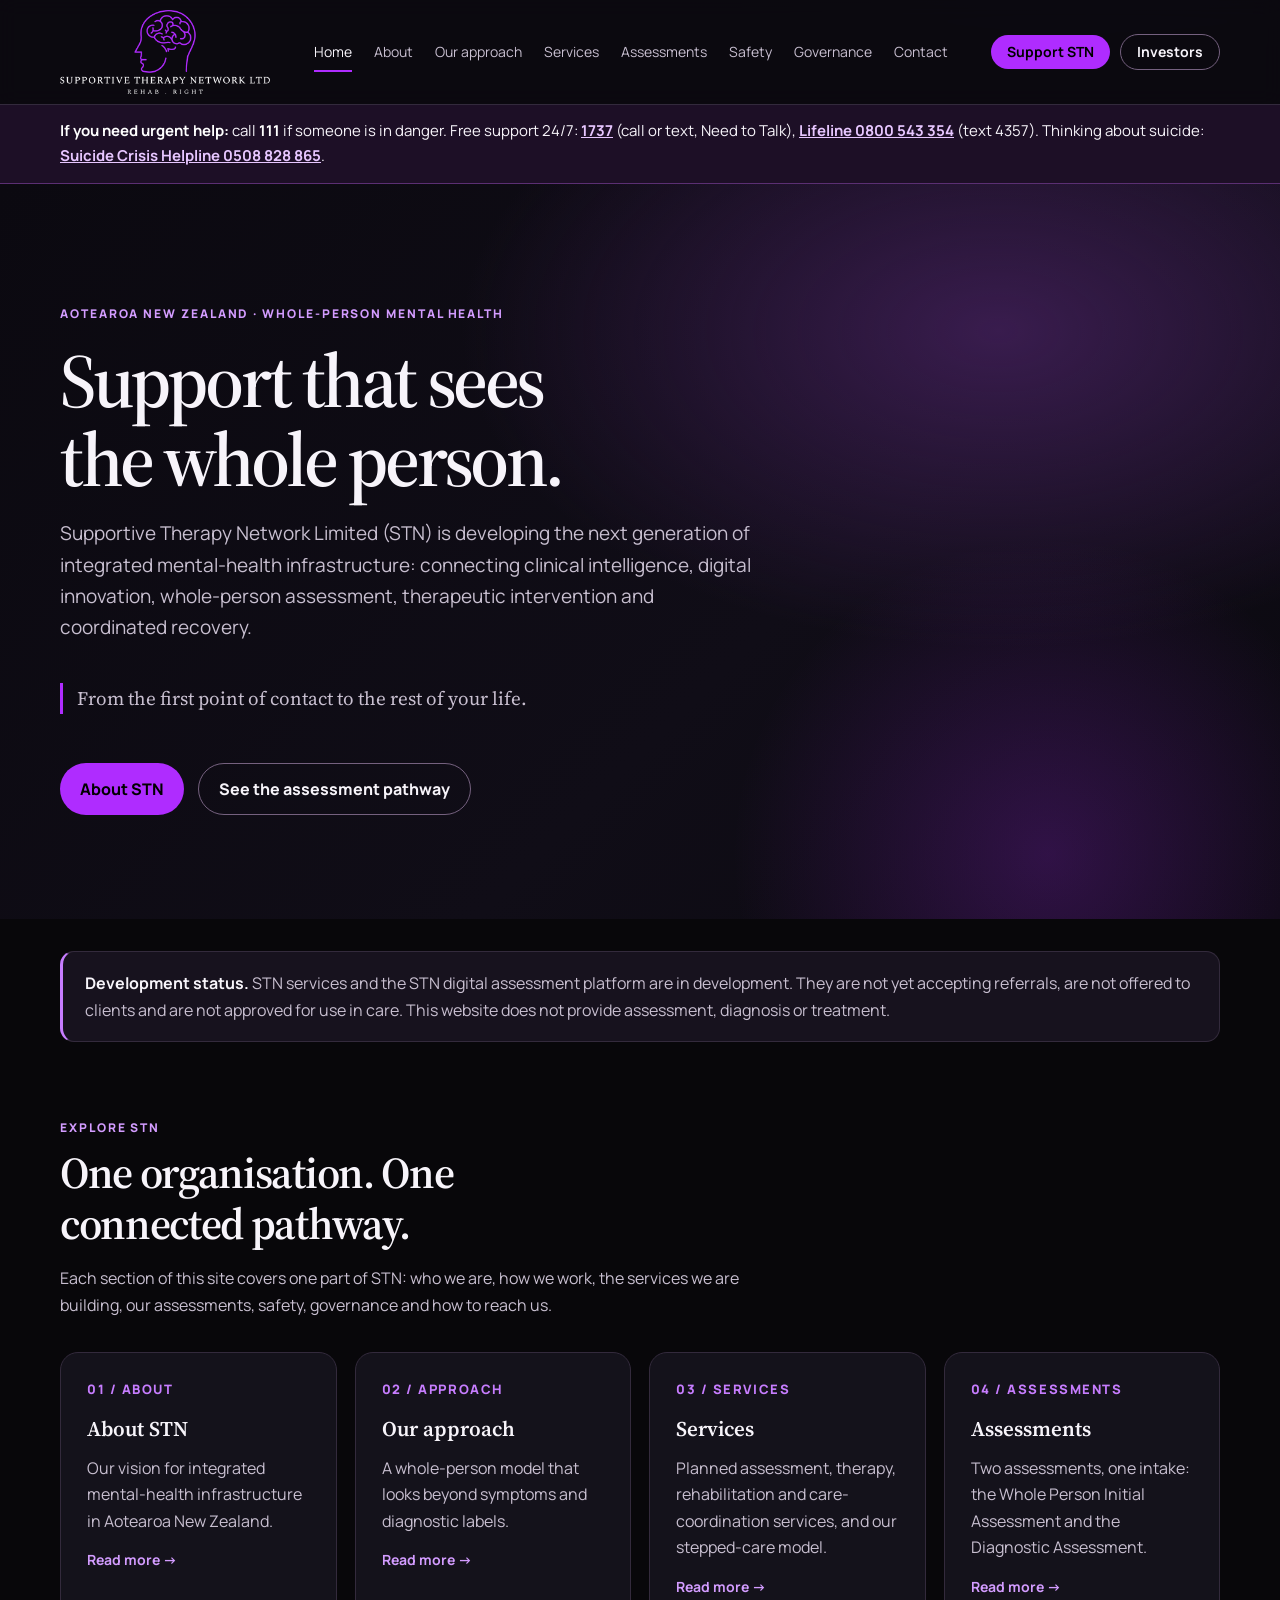
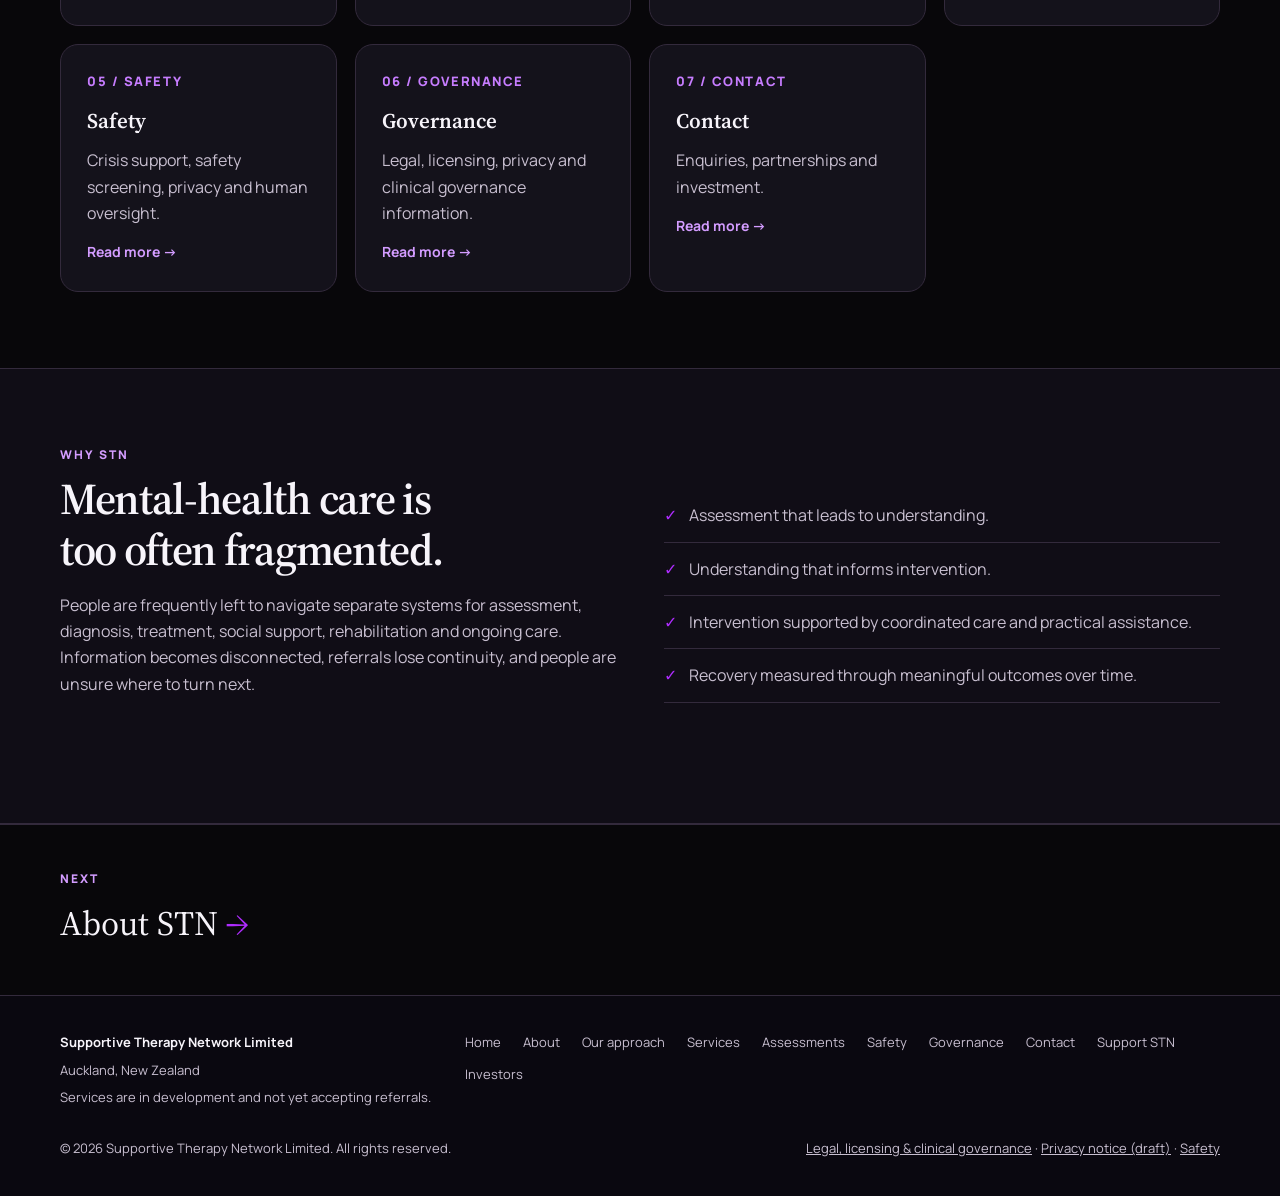
==== index.html @ eb82ca81 "Site: Support STN and Investors buttons and pages Adds "Support STN" and "Investors" buttons to the " ====
<!doctype html>
<html lang="en-NZ">
<head>
<meta charset="utf-8">
<meta name="viewport" content="width=device-width, initial-scale=1">
<link rel="icon" href="assets/brand/stn-logo-original.png" type="image/png">
<meta name="theme-color" content="#08070A">
<meta name="description" content="Supportive Therapy Network Limited is developing integrated mental-health infrastructure in Aotearoa New Zealand: whole-person assessment, therapeutic support and coordinated pathways to care. Services are in development and not yet accepting referrals.">
<title>Supportive Therapy Network Limited | Rehab. Right.</title>
<link rel="preconnect" href="https://fonts.googleapis.com">
<link rel="preconnect" href="https://fonts.gstatic.com" crossorigin>
<link href="https://fonts.googleapis.com/css2?family=Manrope:wght@400;500;600;700;800&family=Source+Serif+4:wght@400;500;600;700&display=swap" rel="stylesheet">
<link rel="stylesheet" href="assets/css/site.css">
<script>(function(){var m={"#about":"about.html","#approach":"approach.html","#services":"services.html","#assessment":"assessments.html","#governance":"safety.html","#contact":"contact.html"};var t=m[location.hash];if(t)location.replace(t);})();</script>
</head>
<body>
<a class="skip" href="#main">Skip to content</a>
<header class="topbar"><div class="wrap nav">
<a class="brand" href="index.html" aria-label="Supportive Therapy Network Limited — home"><img class="brand-logo" src="assets/brand/stn-logo-original.png" alt="Supportive Therapy Network Limited — Rehab. Right." width="210" height="84"></a>
<nav class="navlinks" aria-label="Main navigation"><a href="index.html" aria-current="page">Home</a><a href="about.html">About</a><a href="approach.html">Our approach</a><a href="services.html">Services</a><a href="assessments.html">Assessments</a><a href="safety.html">Safety</a><a href="legal.html">Governance</a><a href="contact.html">Contact</a></nav>
<div class="navcta-group"><a class="cta-pill cta-support" href="support.html">Support STN</a><a class="cta-pill cta-invest" href="investors.html">Investors</a></div>
</div></header>
<div class="crisis" role="region" aria-label="Urgent support"><div class="wrap"><strong>If you need urgent help:</strong> call <strong>111</strong> if someone is in danger. Free support 24/7: <a href="tel:1737">1737</a> (call or text, Need to Talk), <a href="tel:0800543354">Lifeline 0800 543 354</a> (text 4357). Thinking about suicide: <a href="tel:0508828865">Suicide Crisis Helpline 0508 828 865</a>.</div></div>
<main id="main">
<section class="hero"><div class="wrap">
<div class="eyebrow">Aotearoa New Zealand · Whole-person mental health</div>
<h1>Support that sees the whole person.</h1>
<p>Supportive Therapy Network Limited (STN) is developing the next generation of integrated mental-health infrastructure: connecting clinical intelligence, digital innovation, whole-person assessment, therapeutic intervention and coordinated recovery.</p>
<p class="tagline">From the first point of contact to the rest of your life.</p>
<div class="actions"><a class="button" href="about.html">About STN</a><a class="button secondary" href="assessments.html">See the assessment pathway</a></div>
</div></section>
<div class="statuswrap"><div class="wrap"><div class="status" role="note"><strong style="color:var(--ink)">Development status.</strong> STN services and the STN digital assessment platform are in development. They are not yet accepting referrals, are not offered to clients and are not approved for use in care. This website does not provide assessment, diagnosis or treatment.</div></div></div>
<section><div class="wrap">
<div class="sectionhead"><div class="eyebrow">Explore STN</div><h2>One organisation. One connected pathway.</h2><p>Each section of this site covers one part of STN: who we are, how we work, the services we are building, our assessments, safety, governance and how to reach us.</p></div>
<div class="grid tiles"><a class="card" href="about.html"><div class="num">01 / ABOUT</div><h3>About STN</h3><p>Our vision for integrated mental-health infrastructure in Aotearoa New Zealand.</p><span class="go">Read more →</span></a><a class="card" href="approach.html"><div class="num">02 / APPROACH</div><h3>Our approach</h3><p>A whole-person model that looks beyond symptoms and diagnostic labels.</p><span class="go">Read more →</span></a><a class="card" href="services.html"><div class="num">03 / SERVICES</div><h3>Services</h3><p>Planned assessment, therapy, rehabilitation and care-coordination services, and our stepped-care model.</p><span class="go">Read more →</span></a><a class="card" href="assessments.html"><div class="num">04 / ASSESSMENTS</div><h3>Assessments</h3><p>Two assessments, one intake: the Whole Person Initial Assessment and the Diagnostic Assessment.</p><span class="go">Read more →</span></a><a class="card" href="safety.html"><div class="num">05 / SAFETY</div><h3>Safety</h3><p>Crisis support, safety screening, privacy and human oversight.</p><span class="go">Read more →</span></a><a class="card" href="legal.html"><div class="num">06 / GOVERNANCE</div><h3>Governance</h3><p>Legal, licensing, privacy and clinical governance information.</p><span class="go">Read more →</span></a><a class="card" href="contact.html"><div class="num">07 / CONTACT</div><h3>Contact</h3><p>Enquiries, partnerships and investment.</p><span class="go">Read more →</span></a></div>
</div></section>
<section class="band"><div class="wrap two">
<div class="sectionhead"><div class="eyebrow">Why STN</div><h2>Mental-health care is too often fragmented.</h2><p>People are frequently left to navigate separate systems for assessment, diagnosis, treatment, social support, rehabilitation and ongoing care. Information becomes disconnected, referrals lose continuity, and people are unsure where to turn next.</p></div>
<ul class="featurelist"><li>Assessment that leads to understanding.</li><li>Understanding that informs intervention.</li><li>Intervention supported by coordinated care and practical assistance.</li><li>Recovery measured through meaningful outcomes over time.</li></ul>
</div></section>
<div class="nextlink"><div class="wrap"><div class="eyebrow">Next</div><a href="about.html">About STN<span aria-hidden="true">→</span></a></div></div>
</main>
<footer class="footer"><div class="wrap">
<div class="footergrid"><div><p><strong style="color:var(--ink)">Supportive Therapy Network Limited</strong></p><p>Auckland, New Zealand</p><p>Services are in development and not yet accepting referrals.</p></div><nav class="footnav" aria-label="Footer navigation"><a href="index.html">Home</a><a href="about.html">About</a><a href="approach.html">Our approach</a><a href="services.html">Services</a><a href="assessments.html">Assessments</a><a href="safety.html">Safety</a><a href="legal.html">Governance</a><a href="contact.html">Contact</a><a href="support.html">Support STN</a><a href="investors.html">Investors</a></nav></div>
<div class="footerrow"><span>© <span class="year">2026</span> Supportive Therapy Network Limited. All rights reserved.</span><span><a href="legal.html">Legal, licensing &amp; clinical governance</a> · <a href="legal.html#privacy">Privacy notice (draft)</a> · <a href="safety.html">Safety</a></span></div>
</div></footer>
<script src="assets/js/site.js" defer></script>
</body></html>
---- assets/css/site.css ----
/* Supportive Therapy Network Limited — shared site styles. Brand lock: #08070A, #AF2CFF, Manrope + Source Serif 4, original logo. */
:root{color-scheme:dark;--bg:#08070A;--panel:#14121b;--panel2:#1b1723;--ink:#f7f4fa;--muted:#c8bfd0;--purple:#AF2CFF;--line:#332a3c;--max:1160px;--font-body:"Manrope",system-ui,-apple-system,"Segoe UI",sans-serif;--font-display:"Source Serif 4",Georgia,serif}
*{box-sizing:border-box}html{scroll-behavior:smooth}body{margin:0;background:var(--bg);color:var(--ink);font:16px/1.65 var(--font-body)}a{color:inherit}a:focus-visible,button:focus-visible{outline:3px solid var(--purple);outline-offset:4px}.wrap{width:min(var(--max),calc(100% - 40px));margin:auto}.topbar{border-bottom:1px solid var(--line);background:#0c0a11}.nav{min-height:104px;padding:10px 0;display:flex;align-items:center;justify-content:space-between;gap:24px}.brand{display:flex;align-items:center;text-decoration:none;flex:0 0 auto;min-width:0}.brand-logo{display:block;width:210px;height:auto;max-height:100px;object-fit:contain;object-position:left center}.mark{display:none}.navlinks{display:flex;gap:22px;align-items:center}.navlinks a{text-decoration:none;color:var(--muted);font-size:14px}.navlinks a:hover{color:var(--ink)}.navcta,.button{display:inline-flex;align-items:center;justify-content:center;border-radius:999px;padding:12px 20px;background:var(--purple);color:#000;text-decoration:none;font-weight:750;border:0}.hero{padding:100px 0 84px;background:radial-gradient(ellipse at 78% 20%,#391c4e 0,transparent 38%),linear-gradient(135deg,#0b0910,#100d17 60%,#0b0910)}.eyebrow{color:#d39cff;text-transform:uppercase;letter-spacing:.16em;font-size:12px;font-weight:800}.hero h1{font-family:var(--font-display);font-weight:600;font-size:clamp(42px,7vw,76px);line-height:1.04;letter-spacing:-.045em;max-width:850px;margin:18px 0}.hero p{font-size:19px;color:var(--muted);max-width:700px}.actions{display:flex;gap:14px;flex-wrap:wrap;margin-top:30px}.button.secondary{background:transparent;border:1px solid #75617f;color:var(--ink)}section{padding:76px 0}.sectionhead{max-width:720px;margin-bottom:34px}.sectionhead h2{font-family:var(--font-display);font-weight:600;font-size:clamp(30px,4vw,44px);line-height:1.15;letter-spacing:-.03em;margin:10px 0}.sectionhead p,.muted{color:var(--muted)}.grid{display:grid;grid-template-columns:repeat(3,1fr);gap:18px}.card{background:var(--panel);border:1px solid var(--line);border-radius:18px;padding:26px}.card .num{color:#c77dff;font-size:13px;font-weight:800;letter-spacing:.12em}.card h3{font-family:var(--font-display);font-weight:600;font-size:21px;margin:12px 0 8px}.card p{color:var(--muted);margin:0}.band{background:#100d16;border-block:1px solid var(--line)}.two{display:grid;grid-template-columns:1fr 1fr;gap:48px;align-items:center}.featurelist{padding:0;list-style:none}.featurelist li{padding:13px 0;border-bottom:1px solid var(--line);color:var(--muted)}.featurelist li:before{content:"✓";color:var(--purple);font-weight:900;margin-right:12px}.steps{display:grid;grid-template-columns:repeat(4,1fr);gap:12px}.step{padding:20px;background:var(--panel2);border-radius:14px;border:1px solid var(--line)}.step b{display:block;color:#c77dff;font-size:13px;margin-bottom:8px}.step span{font-weight:650}.notice{border-left:3px solid var(--purple);background:#17121e;padding:20px 22px;color:var(--muted);border-radius:0 12px 12px 0}.crisis{background:#1d0f26;border-bottom:1px solid #5b2f73;padding:14px 0;font-size:15px;color:var(--ink)}.crisis strong{color:#fff}.crisis a{color:#e7c6ff;font-weight:700}.status{background:#17121e;border:1px solid var(--line);border-radius:14px;padding:18px 22px;color:var(--muted);margin-top:24px}.about p{color:var(--muted);max-width:820px}.tagline{font-family:var(--font-display);font-size:22px;color:var(--ink);margin-top:20px}.footer{padding:36px 0;border-top:1px solid var(--line);color:var(--muted);font-size:13px}.footerrow{display:flex;justify-content:space-between;gap:20px;flex-wrap:wrap}.footer a{color:var(--muted)}@media(max-width:800px){.nav{justify-content:center;min-height:88px}.brand{justify-content:center;width:100%}.brand-logo{width:min(210px,72vw);height:auto;max-height:88px;object-fit:contain;object-position:center}.grid{grid-template-columns:1fr}.two{grid-template-columns:1fr;gap:24px}.steps{grid-template-columns:1fr 1fr}.hero{padding:72px 0}}@media(max-width:460px){.steps{grid-template-columns:1fr}.wrap{width:min(var(--max),calc(100% - 30px))}}

/* ---- Design pass (19 Nov 2026): craft, focus, motion, rhythm ---- */
:root{--line-strong:#4a3a58;--glow:rgba(175,44,255,.18);--radius-lg:22px}
html{-webkit-font-smoothing:antialiased;text-rendering:optimizeLegibility}
body{background:radial-gradient(1200px 600px at 85% -10%,rgba(175,44,255,.08),transparent 60%),var(--bg)}
.skip{position:absolute;left:-9999px;top:8px;background:var(--purple);color:#000;padding:10px 14px;border-radius:10px;font-weight:700;z-index:50}
.skip:focus{left:12px}
.topbar{position:sticky;top:0;z-index:20;backdrop-filter:saturate(1.2) blur(10px);background:rgba(12,10,17,.86);border-bottom:1px solid var(--line)}
.navlinks a{position:relative;padding:6px 0}
.navlinks a:after{content:"";position:absolute;left:0;right:0;bottom:-2px;height:2px;background:var(--purple);transform:scaleX(0);transform-origin:left;transition:transform .25s ease}
.navlinks a:hover:after,.navlinks a:focus-visible:after{transform:scaleX(1)}
.hero{position:relative;overflow:hidden;padding:120px 0 104px}
.hero:before{content:"";position:absolute;inset:auto -10% -40% auto;width:720px;height:720px;background:radial-gradient(circle,rgba(175,44,255,.22),transparent 62%);pointer-events:none}
.hero h1{text-wrap:balance}
.tagline{display:inline-block;border-left:3px solid var(--purple);padding-left:14px}
.button{transition:transform .2s ease,box-shadow .2s ease,background .2s ease}
.button:hover{transform:translateY(-1px);box-shadow:0 10px 30px -10px var(--purple)}
.button.secondary:hover{background:rgba(255,255,255,.04);box-shadow:none}
.card{transition:border-color .25s ease,transform .25s ease,background .25s ease;position:relative}
.card:hover{border-color:var(--line-strong);transform:translateY(-3px);background:#18141f}
.card h3{text-wrap:balance}
.step{transition:border-color .25s ease}
.step:hover{border-color:var(--line-strong)}
.featurelist li{transition:color .2s ease}
.featurelist li:hover{color:var(--ink)}
.status{border-left:3px solid #c77dff}
.notice{box-shadow:0 0 0 1px rgba(175,44,255,.06) inset}
.footer{background:#0a0810}
.sectionhead h2{text-wrap:balance}
:focus-visible{outline:3px solid var(--purple);outline-offset:3px}
.contactlist{display:grid;grid-template-columns:max-content 1fr;gap:6px 18px;margin:16px 0 22px}.contactlist dt{color:var(--ink);font-weight:700}.contactlist dd{margin:0;color:var(--muted)}@media(max-width:460px){.contactlist{grid-template-columns:1fr}.contactlist dd{margin-bottom:8px}}@media (prefers-reduced-motion:reduce){*{transition:none!important;scroll-behavior:auto!important}}

/* ---- Multi-page layout (24 Nov 2026): one page per tab ---- */
.navlinks a[aria-current="page"]{color:var(--ink)}
.navlinks a[aria-current="page"]:after{transform:scaleX(1)}
.pagehero{position:relative;overflow:hidden;padding:88px 0 64px;background:radial-gradient(ellipse at 80% 10%,#391c4e 0,transparent 40%),linear-gradient(135deg,#0b0910,#100d17 60%,#0b0910);border-bottom:1px solid var(--line)}
.pagehero:before{content:"";position:absolute;inset:auto -12% -55% auto;width:620px;height:620px;background:radial-gradient(circle,rgba(175,44,255,.18),transparent 62%);pointer-events:none}
.pagehero h1{font-family:var(--font-display);font-weight:600;font-size:clamp(36px,5.6vw,62px);line-height:1.06;letter-spacing:-.04em;max-width:900px;margin:16px 0;text-wrap:balance}
.pagehero .lead{font-size:19px;color:var(--muted);max-width:760px;margin:0}
.statuswrap{padding:32px 0 0}.statuswrap .status{margin-top:0}
.prose p{color:var(--muted);max-width:820px}.prose p strong{color:var(--ink)}
.tiles{grid-template-columns:repeat(auto-fit,minmax(250px,1fr))}
a.card{display:block;text-decoration:none;color:inherit}
a.card .go{display:inline-block;margin-top:14px;color:#d39cff;font-weight:700;font-size:14px}
.grid4{display:grid;grid-template-columns:repeat(4,1fr);gap:18px}
.chips{display:flex;flex-wrap:wrap;gap:10px;margin:20px 0 0;padding:0;list-style:none}
.chips li{border:1px solid var(--line-strong);background:var(--panel2);border-radius:999px;padding:8px 15px;font-size:14px;color:var(--ink)}
.flow{display:grid;grid-template-columns:repeat(auto-fit,minmax(190px,1fr));gap:12px;counter-reset:flow;padding:0;margin:0;list-style:none}
.flow li{counter-increment:flow;padding:20px;background:var(--panel2);border:1px solid var(--line);border-radius:14px;transition:border-color .25s ease}
.flow li:hover{border-color:var(--line-strong)}
.flow li:before{content:counter(flow,decimal-leading-zero);display:block;color:#c77dff;font-size:13px;font-weight:800;letter-spacing:.12em;margin-bottom:8px}
.flow li strong{display:block;font-weight:700;margin-bottom:4px}
.flow li span{display:block;color:var(--muted);font-size:14px;line-height:1.55}
.tiers{list-style:none;padding:0;margin:0;display:grid;gap:12px;counter-reset:tier}
.tiers li{counter-increment:tier;display:grid;grid-template-columns:52px 1fr;gap:16px;align-items:start;padding:18px 20px;background:var(--panel);border:1px solid var(--line);border-radius:14px}
.tiers li:before{content:counter(tier);display:grid;place-items:center;width:44px;height:44px;border-radius:50%;border:1px solid var(--purple);color:#e7c6ff;font-weight:800}
.tiers strong{display:block;font-family:var(--font-display);font-size:19px;font-weight:600;margin-bottom:2px}
.tiers span{color:var(--muted)}
.domains{display:grid;grid-template-columns:repeat(2,1fr);gap:14px}
.domains .card h3{font-size:19px;margin-top:0}
.crisisgrid{display:grid;grid-template-columns:repeat(4,1fr);gap:14px}
.crisiscard{background:#1d0f26;border:1px solid #5b2f73;border-radius:16px;padding:22px}
.crisiscard .label{color:#e7c6ff;font-size:12px;font-weight:800;letter-spacing:.14em;text-transform:uppercase}
.crisiscard .big{font-family:var(--font-display);font-size:30px;font-weight:700;color:#fff;text-decoration:none;display:block;margin:6px 0}
.crisiscard p{color:var(--muted);margin:0;font-size:14px}
.nextlink{padding:44px 0;border-top:1px solid var(--line)}
.nextlink .eyebrow{margin-bottom:6px}
.nextlink a{font-family:var(--font-display);font-size:clamp(24px,3vw,34px);text-decoration:none;color:var(--ink)}
.nextlink a span{color:var(--purple);margin-left:8px}
.footergrid{display:grid;grid-template-columns:1fr 2fr;gap:28px;margin-bottom:24px}
.footnav{display:flex;flex-wrap:wrap;gap:10px 22px;align-content:flex-start}
.footnav a{text-decoration:none}.footnav a:hover{color:var(--ink)}
.footer p{margin:0 0 6px}
@media(max-width:1180px){
.topbar{position:static}
.nav{flex-direction:column;align-items:stretch;justify-content:flex-start;gap:4px;min-height:0;padding:12px 0 0}
.brand{justify-content:center;width:auto}
.brand-logo{width:min(180px,60vw);object-position:center}
.navlinks{display:flex;gap:8px;overflow-x:auto;padding:6px 2px 12px;scrollbar-width:none;-webkit-overflow-scrolling:touch}
.navlinks::-webkit-scrollbar{display:none}
.navlinks a{flex:0 0 auto;border:1px solid var(--line-strong);border-radius:999px;padding:8px 14px;font-size:14px;color:var(--muted);white-space:nowrap}
.navlinks a:after{display:none}
.navlinks a[aria-current="page"]{background:var(--purple);border-color:var(--purple);color:#000;font-weight:700}
.grid4,.crisisgrid{grid-template-columns:1fr 1fr}
.footergrid{grid-template-columns:1fr}
}
@media(max-width:800px){.domains{grid-template-columns:1fr}.pagehero{padding:56px 0 44px}.pagehero .lead{font-size:17px}}
@media(max-width:460px){.grid4,.crisisgrid{grid-template-columns:1fr}}
.domains .card:last-child:nth-child(odd){grid-column:1/-1}

/* Header call-to-action buttons (Support STN, Investors) */
.navcta-group{display:flex;gap:10px;align-items:center;flex:0 0 auto}
.cta-pill{border-radius:999px;padding:9px 16px;font-size:14px;font-weight:700;text-decoration:none;white-space:nowrap;line-height:1.2}
.cta-support{background:var(--purple);color:#000}
.cta-support:hover{background:#c15cff}
.cta-invest{border:1px solid #75617f;color:var(--ink)}
.cta-invest:hover{border-color:var(--purple)}
.cta-pill[aria-current="page"]{outline:2px solid #e7c6ff;outline-offset:2px}
@media(max-width:1180px){.navcta-group{justify-content:center;padding:0 0 12px}}
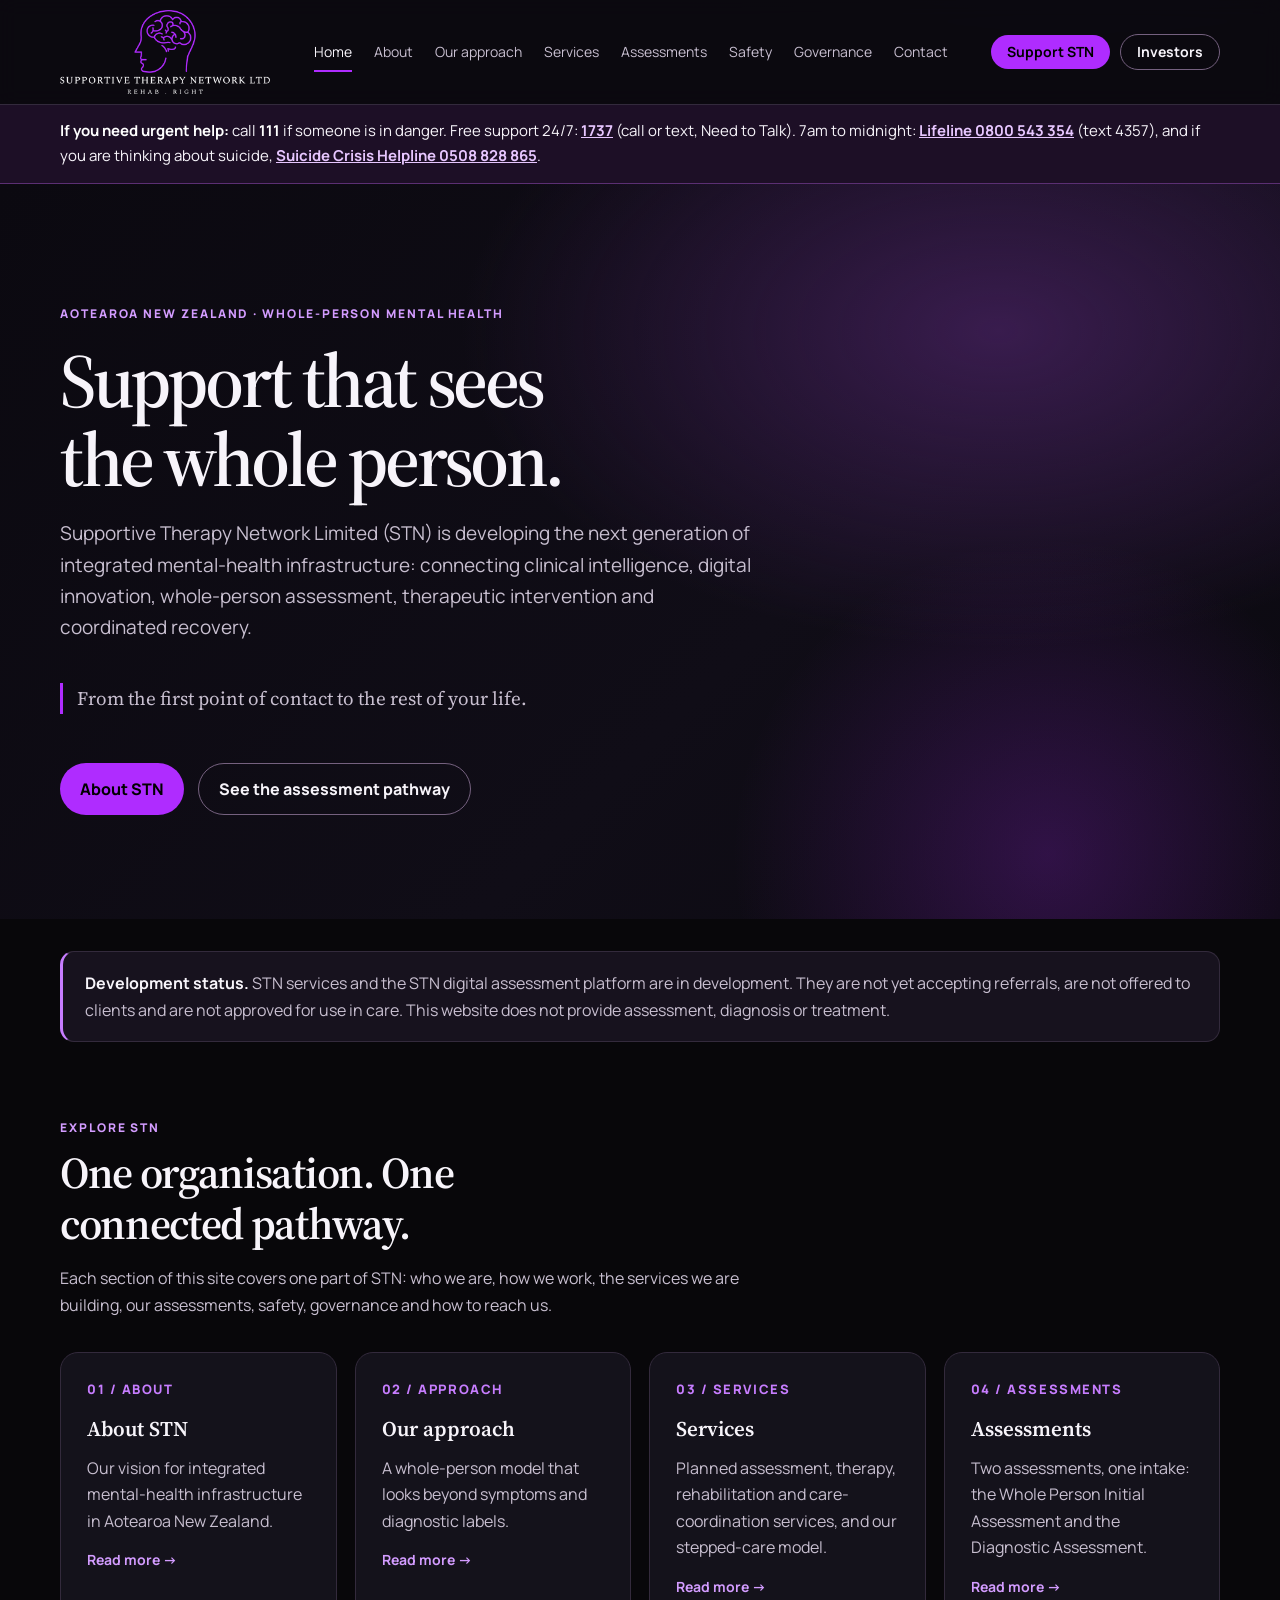
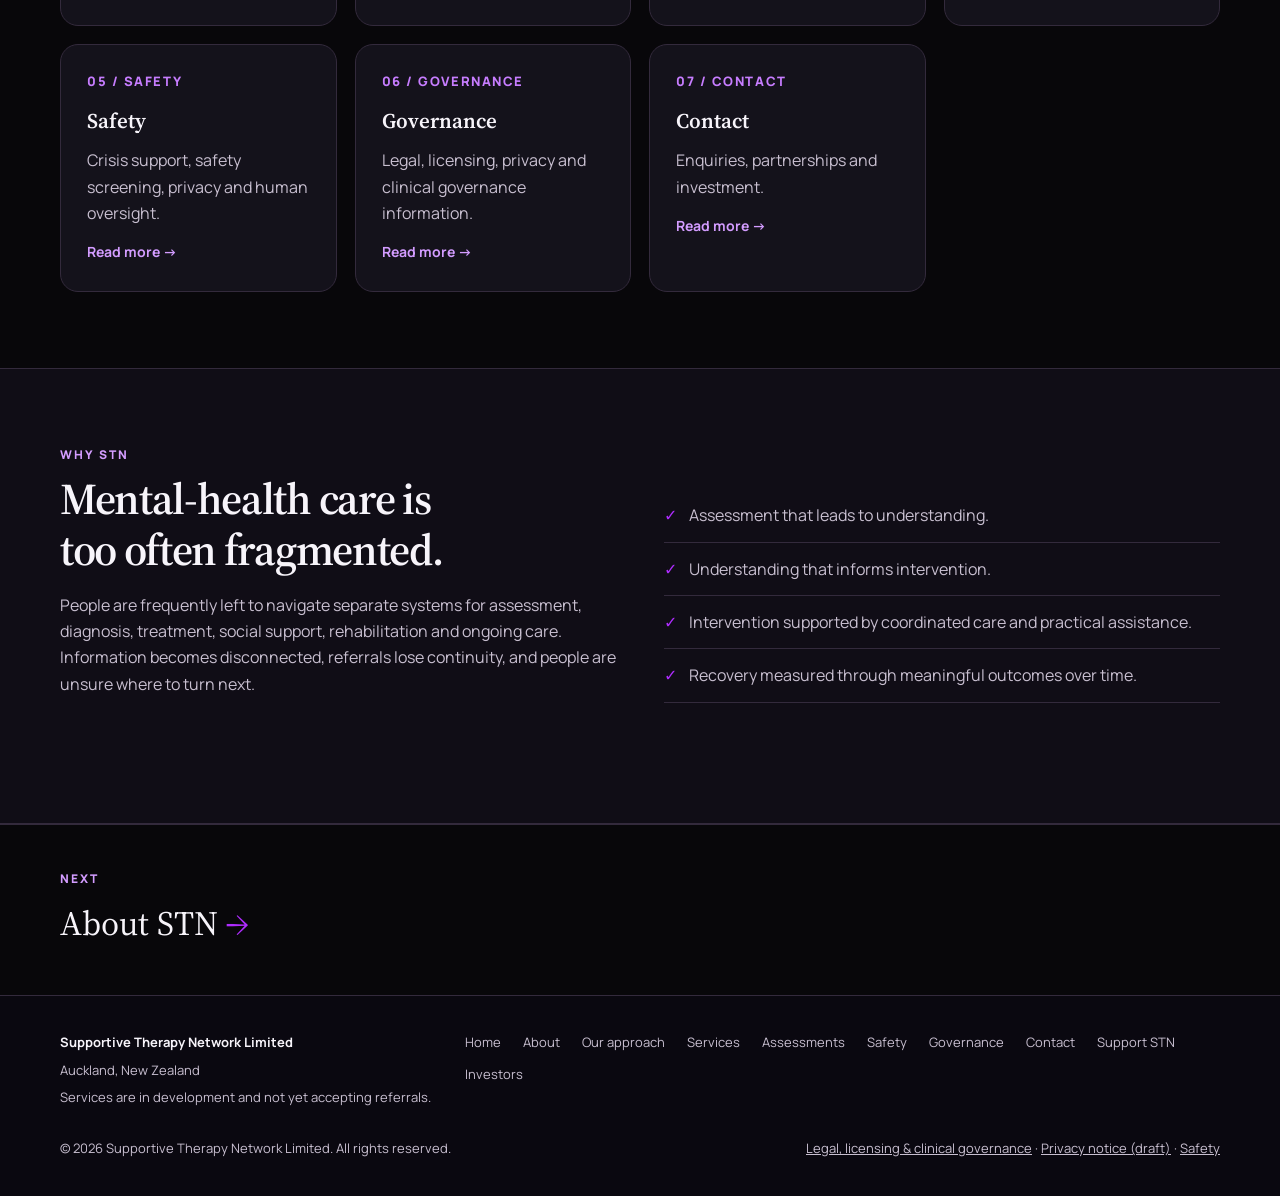
==== commit 8681dadc: "Correct crisis helpline hours: Lifeline and Suicide Crisis Helpline are 7am to midnight The urgent-h" ====
--- a/index.html
+++ b/index.html
@@ -20,7 +20,7 @@
 <nav class="navlinks" aria-label="Main navigation"><a href="index.html" aria-current="page">Home</a><a href="about.html">About</a><a href="approach.html">Our approach</a><a href="services.html">Services</a><a href="assessments.html">Assessments</a><a href="safety.html">Safety</a><a href="legal.html">Governance</a><a href="contact.html">Contact</a></nav>
 <div class="navcta-group"><a class="cta-pill cta-support" href="support.html">Support STN</a><a class="cta-pill cta-invest" href="investors.html">Investors</a></div>
 </div></header>
-<div class="crisis" role="region" aria-label="Urgent support"><div class="wrap"><strong>If you need urgent help:</strong> call <strong>111</strong> if someone is in danger. Free support 24/7: <a href="tel:1737">1737</a> (call or text, Need to Talk), <a href="tel:0800543354">Lifeline 0800 543 354</a> (text 4357). Thinking about suicide: <a href="tel:0508828865">Suicide Crisis Helpline 0508 828 865</a>.</div></div>
+<div class="crisis" role="region" aria-label="Urgent support"><div class="wrap"><strong>If you need urgent help:</strong> call <strong>111</strong> if someone is in danger. Free support 24/7: <a href="tel:1737">1737</a> (call or text, Need to Talk). 7am to midnight: <a href="tel:0800543354">Lifeline 0800 543 354</a> (text 4357), and if you are thinking about suicide, <a href="tel:0508828865">Suicide Crisis Helpline 0508 828 865</a>.</div></div>
 <main id="main">
 <section class="hero"><div class="wrap">
 <div class="eyebrow">Aotearoa New Zealand · Whole-person mental health</div>
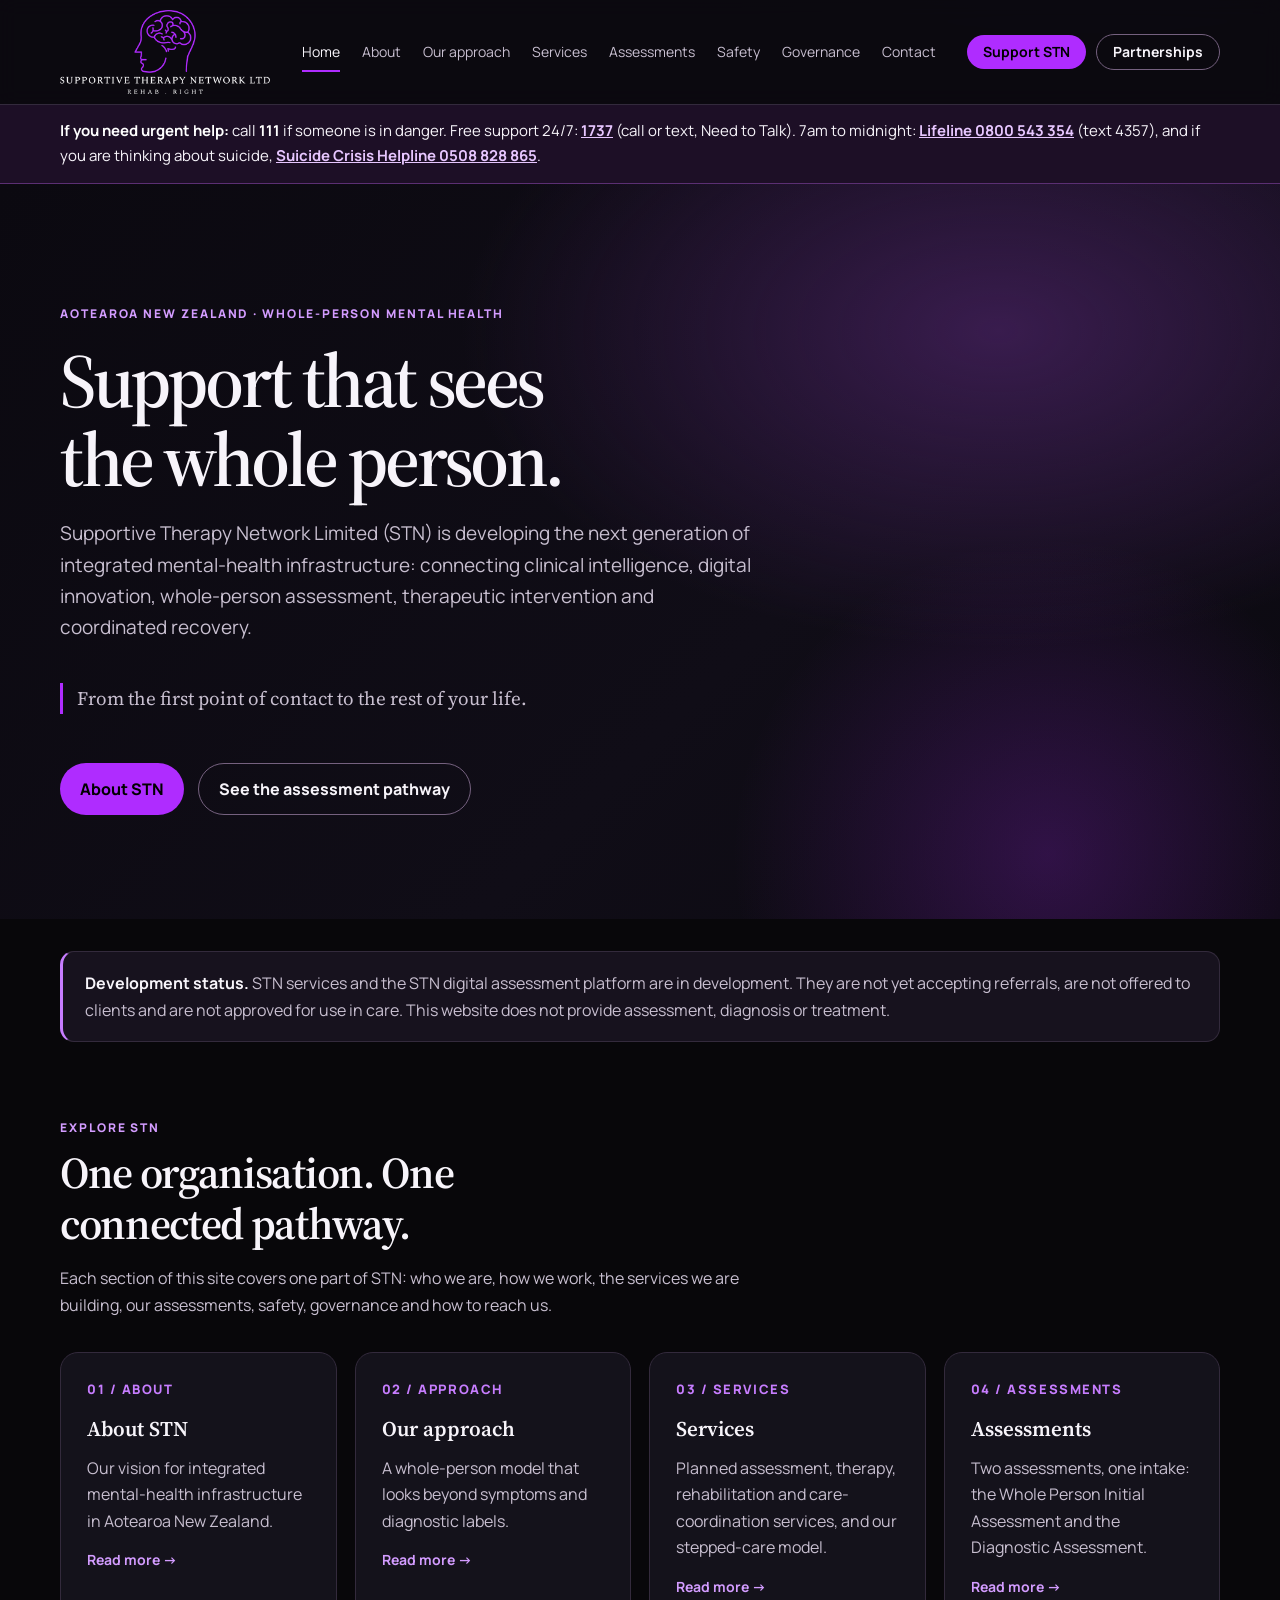
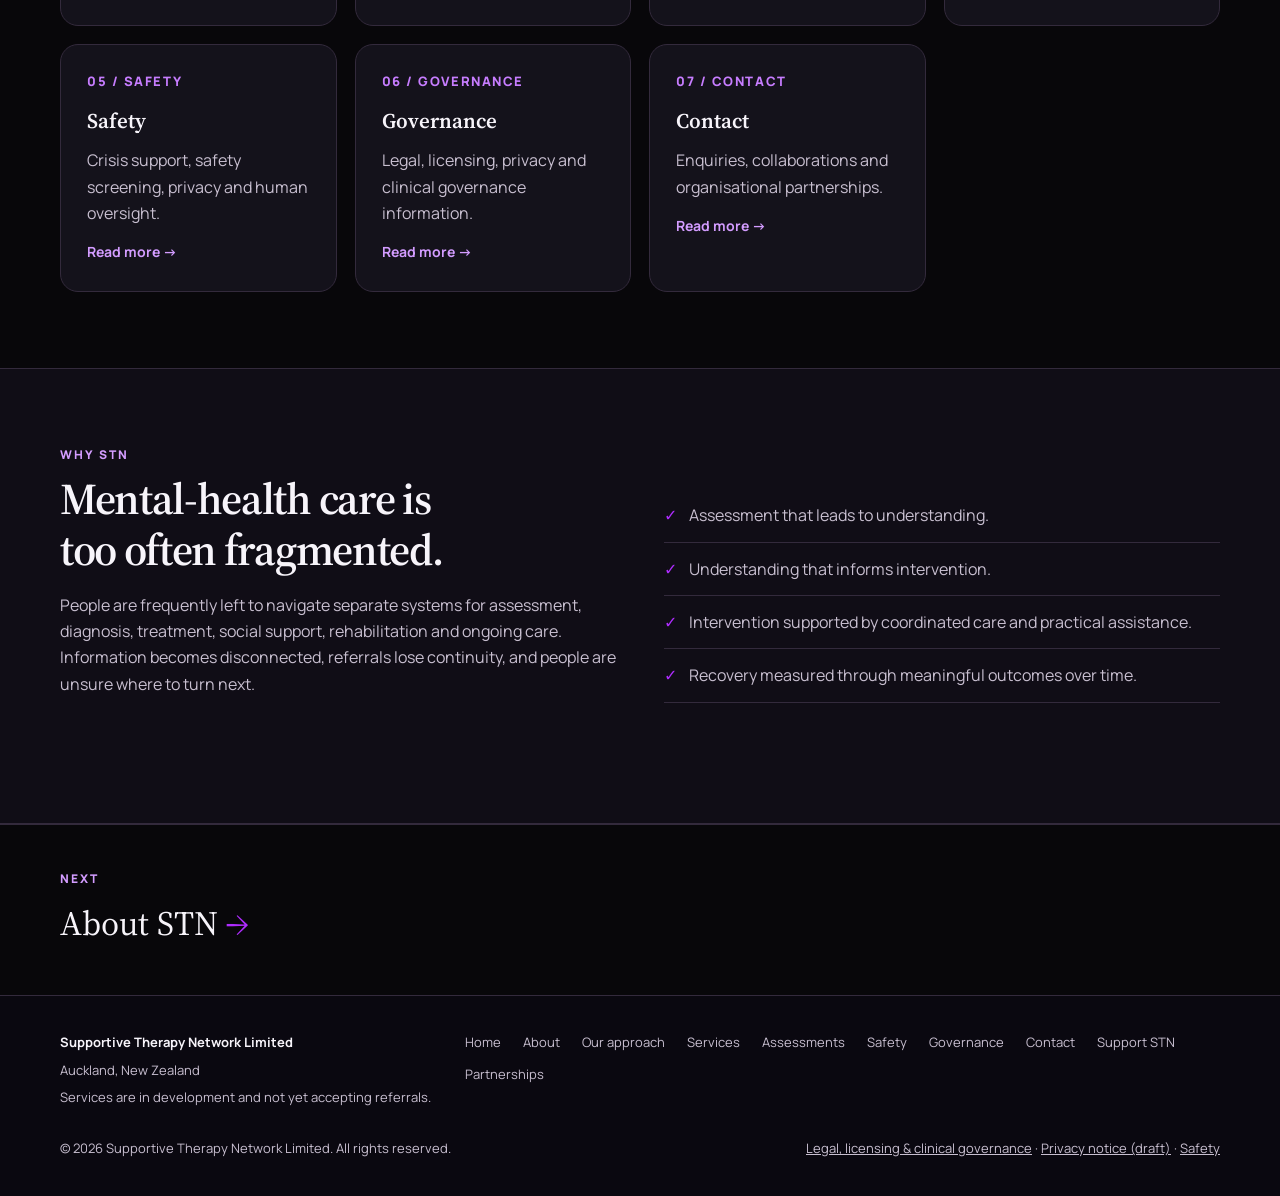
==== commit 995a5785: "Replace investor navigation and contact references with partnerships" ====
--- a/index.html
+++ b/index.html
@@ -18,7 +18,7 @@
 <header class="topbar"><div class="wrap nav">
 <a class="brand" href="index.html" aria-label="Supportive Therapy Network Limited — home"><img class="brand-logo" src="assets/brand/stn-logo-original.png" alt="Supportive Therapy Network Limited — Rehab. Right." width="210" height="84"></a>
 <nav class="navlinks" aria-label="Main navigation"><a href="index.html" aria-current="page">Home</a><a href="about.html">About</a><a href="approach.html">Our approach</a><a href="services.html">Services</a><a href="assessments.html">Assessments</a><a href="safety.html">Safety</a><a href="legal.html">Governance</a><a href="contact.html">Contact</a></nav>
-<div class="navcta-group"><a class="cta-pill cta-support" href="support.html">Support STN</a><a class="cta-pill cta-invest" href="investors.html">Investors</a></div>
+<div class="navcta-group"><a class="cta-pill cta-support" href="support.html">Support STN</a><a class="cta-pill cta-invest" href="partnerships.html">Partnerships</a></div>
 </div></header>
 <div class="crisis" role="region" aria-label="Urgent support"><div class="wrap"><strong>If you need urgent help:</strong> call <strong>111</strong> if someone is in danger. Free support 24/7: <a href="tel:1737">1737</a> (call or text, Need to Talk). 7am to midnight: <a href="tel:0800543354">Lifeline 0800 543 354</a> (text 4357), and if you are thinking about suicide, <a href="tel:0508828865">Suicide Crisis Helpline 0508 828 865</a>.</div></div>
 <main id="main">
@@ -32,7 +32,7 @@
 <div class="statuswrap"><div class="wrap"><div class="status" role="note"><strong style="color:var(--ink)">Development status.</strong> STN services and the STN digital assessment platform are in development. They are not yet accepting referrals, are not offered to clients and are not approved for use in care. This website does not provide assessment, diagnosis or treatment.</div></div></div>
 <section><div class="wrap">
 <div class="sectionhead"><div class="eyebrow">Explore STN</div><h2>One organisation. One connected pathway.</h2><p>Each section of this site covers one part of STN: who we are, how we work, the services we are building, our assessments, safety, governance and how to reach us.</p></div>
-<div class="grid tiles"><a class="card" href="about.html"><div class="num">01 / ABOUT</div><h3>About STN</h3><p>Our vision for integrated mental-health infrastructure in Aotearoa New Zealand.</p><span class="go">Read more →</span></a><a class="card" href="approach.html"><div class="num">02 / APPROACH</div><h3>Our approach</h3><p>A whole-person model that looks beyond symptoms and diagnostic labels.</p><span class="go">Read more →</span></a><a class="card" href="services.html"><div class="num">03 / SERVICES</div><h3>Services</h3><p>Planned assessment, therapy, rehabilitation and care-coordination services, and our stepped-care model.</p><span class="go">Read more →</span></a><a class="card" href="assessments.html"><div class="num">04 / ASSESSMENTS</div><h3>Assessments</h3><p>Two assessments, one intake: the Whole Person Initial Assessment and the Diagnostic Assessment.</p><span class="go">Read more →</span></a><a class="card" href="safety.html"><div class="num">05 / SAFETY</div><h3>Safety</h3><p>Crisis support, safety screening, privacy and human oversight.</p><span class="go">Read more →</span></a><a class="card" href="legal.html"><div class="num">06 / GOVERNANCE</div><h3>Governance</h3><p>Legal, licensing, privacy and clinical governance information.</p><span class="go">Read more →</span></a><a class="card" href="contact.html"><div class="num">07 / CONTACT</div><h3>Contact</h3><p>Enquiries, partnerships and investment.</p><span class="go">Read more →</span></a></div>
+<div class="grid tiles"><a class="card" href="about.html"><div class="num">01 / ABOUT</div><h3>About STN</h3><p>Our vision for integrated mental-health infrastructure in Aotearoa New Zealand.</p><span class="go">Read more →</span></a><a class="card" href="approach.html"><div class="num">02 / APPROACH</div><h3>Our approach</h3><p>A whole-person model that looks beyond symptoms and diagnostic labels.</p><span class="go">Read more →</span></a><a class="card" href="services.html"><div class="num">03 / SERVICES</div><h3>Services</h3><p>Planned assessment, therapy, rehabilitation and care-coordination services, and our stepped-care model.</p><span class="go">Read more →</span></a><a class="card" href="assessments.html"><div class="num">04 / ASSESSMENTS</div><h3>Assessments</h3><p>Two assessments, one intake: the Whole Person Initial Assessment and the Diagnostic Assessment.</p><span class="go">Read more →</span></a><a class="card" href="safety.html"><div class="num">05 / SAFETY</div><h3>Safety</h3><p>Crisis support, safety screening, privacy and human oversight.</p><span class="go">Read more →</span></a><a class="card" href="legal.html"><div class="num">06 / GOVERNANCE</div><h3>Governance</h3><p>Legal, licensing, privacy and clinical governance information.</p><span class="go">Read more →</span></a><a class="card" href="contact.html"><div class="num">07 / CONTACT</div><h3>Contact</h3><p>Enquiries, collaborations and organisational partnerships.</p><span class="go">Read more →</span></a></div>
 </div></section>
 <section class="band"><div class="wrap two">
 <div class="sectionhead"><div class="eyebrow">Why STN</div><h2>Mental-health care is too often fragmented.</h2><p>People are frequently left to navigate separate systems for assessment, diagnosis, treatment, social support, rehabilitation and ongoing care. Information becomes disconnected, referrals lose continuity, and people are unsure where to turn next.</p></div>
@@ -41,7 +41,7 @@
 <div class="nextlink"><div class="wrap"><div class="eyebrow">Next</div><a href="about.html">About STN<span aria-hidden="true">→</span></a></div></div>
 </main>
 <footer class="footer"><div class="wrap">
-<div class="footergrid"><div><p><strong style="color:var(--ink)">Supportive Therapy Network Limited</strong></p><p>Auckland, New Zealand</p><p>Services are in development and not yet accepting referrals.</p></div><nav class="footnav" aria-label="Footer navigation"><a href="index.html">Home</a><a href="about.html">About</a><a href="approach.html">Our approach</a><a href="services.html">Services</a><a href="assessments.html">Assessments</a><a href="safety.html">Safety</a><a href="legal.html">Governance</a><a href="contact.html">Contact</a><a href="support.html">Support STN</a><a href="investors.html">Investors</a></nav></div>
+<div class="footergrid"><div><p><strong style="color:var(--ink)">Supportive Therapy Network Limited</strong></p><p>Auckland, New Zealand</p><p>Services are in development and not yet accepting referrals.</p></div><nav class="footnav" aria-label="Footer navigation"><a href="index.html">Home</a><a href="about.html">About</a><a href="approach.html">Our approach</a><a href="services.html">Services</a><a href="assessments.html">Assessments</a><a href="safety.html">Safety</a><a href="legal.html">Governance</a><a href="contact.html">Contact</a><a href="support.html">Support STN</a><a href="partnerships.html">Partnerships</a></nav></div>
 <div class="footerrow"><span>© <span class="year">2026</span> Supportive Therapy Network Limited. All rights reserved.</span><span><a href="legal.html">Legal, licensing &amp; clinical governance</a> · <a href="legal.html#privacy">Privacy notice (draft)</a> · <a href="safety.html">Safety</a></span></div>
 </div></footer>
 <script src="assets/js/site.js" defer></script>
--- a/assets/css/site.css
+++ b/assets/css/site.css
@@ -100,3 +100,4 @@
 .cta-invest:hover{border-color:var(--purple)}
 .cta-pill[aria-current="page"]{outline:2px solid #e7c6ff;outline-offset:2px}
 @media(max-width:1180px){.navcta-group{justify-content:center;padding:0 0 12px}}
+.card h2{font-family:var(--font-display);font-weight:600;font-size:21px;margin:12px 0 8px;text-wrap:balance}
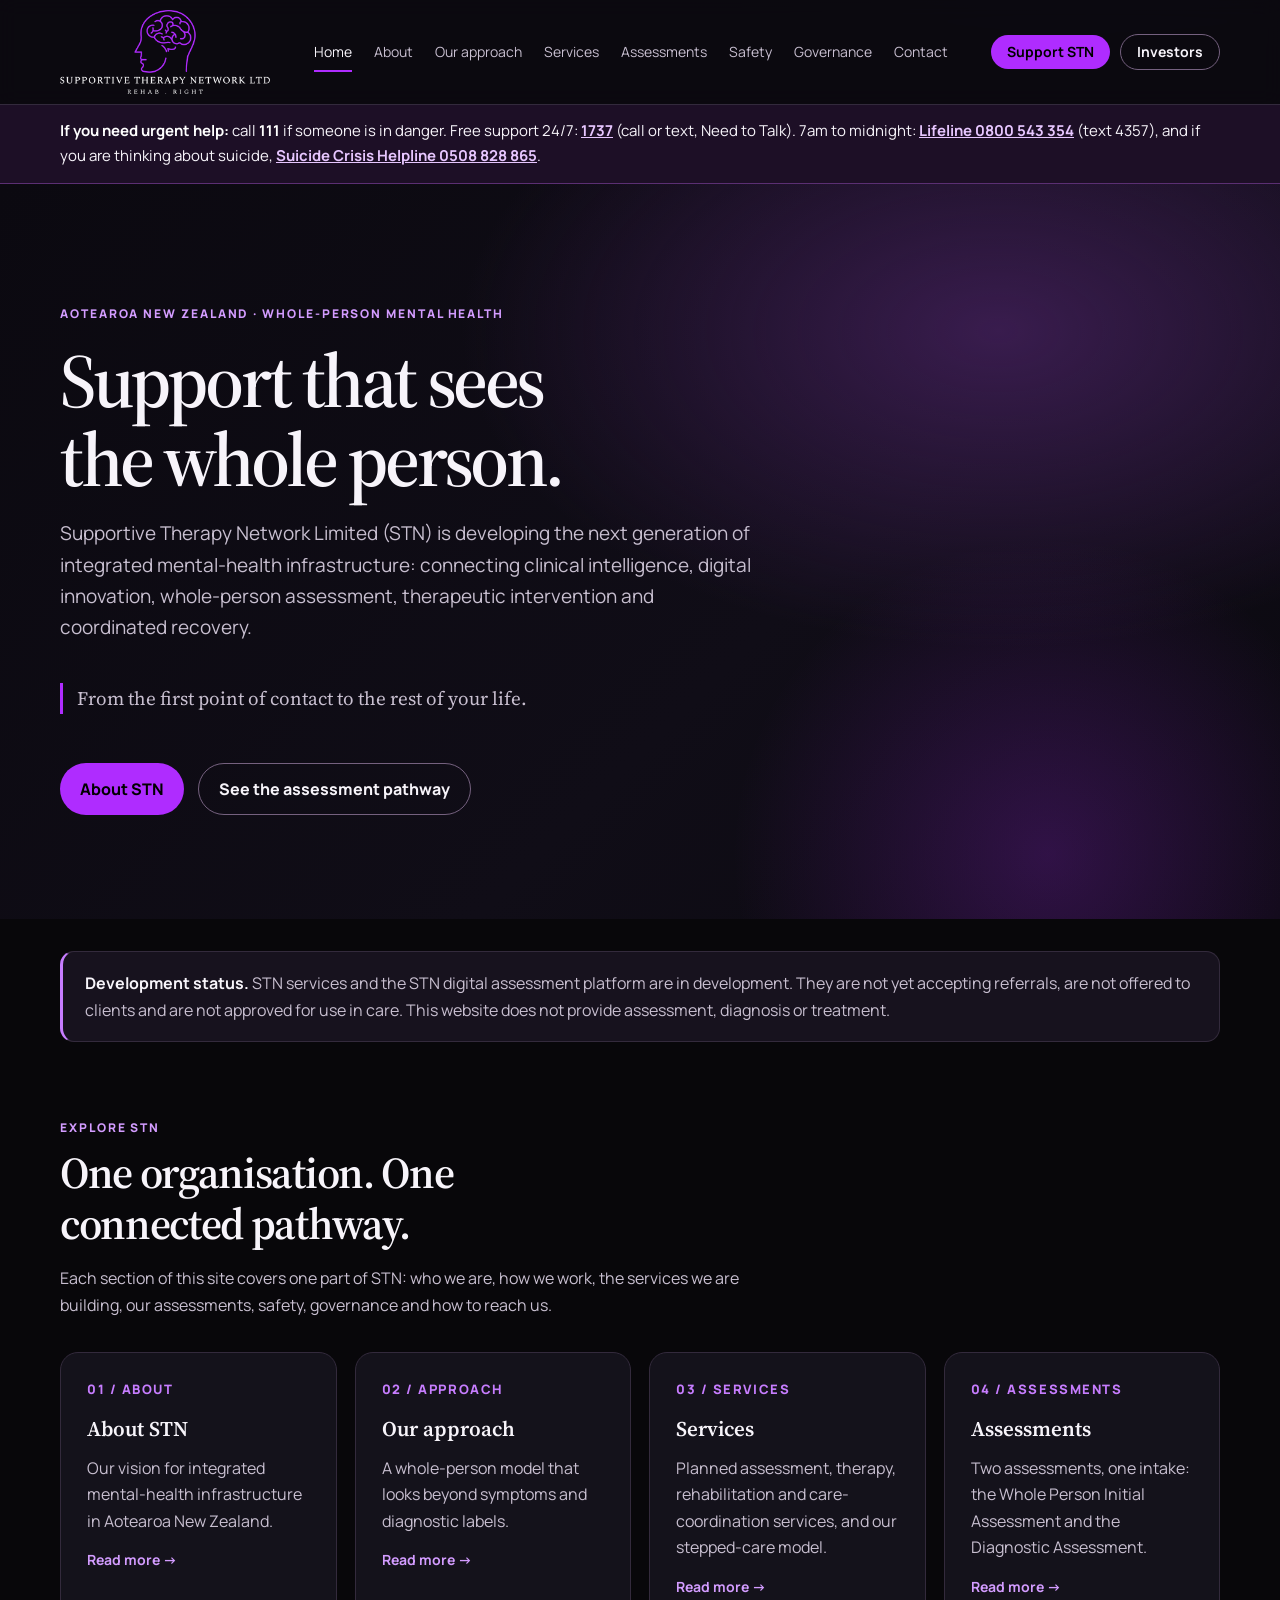
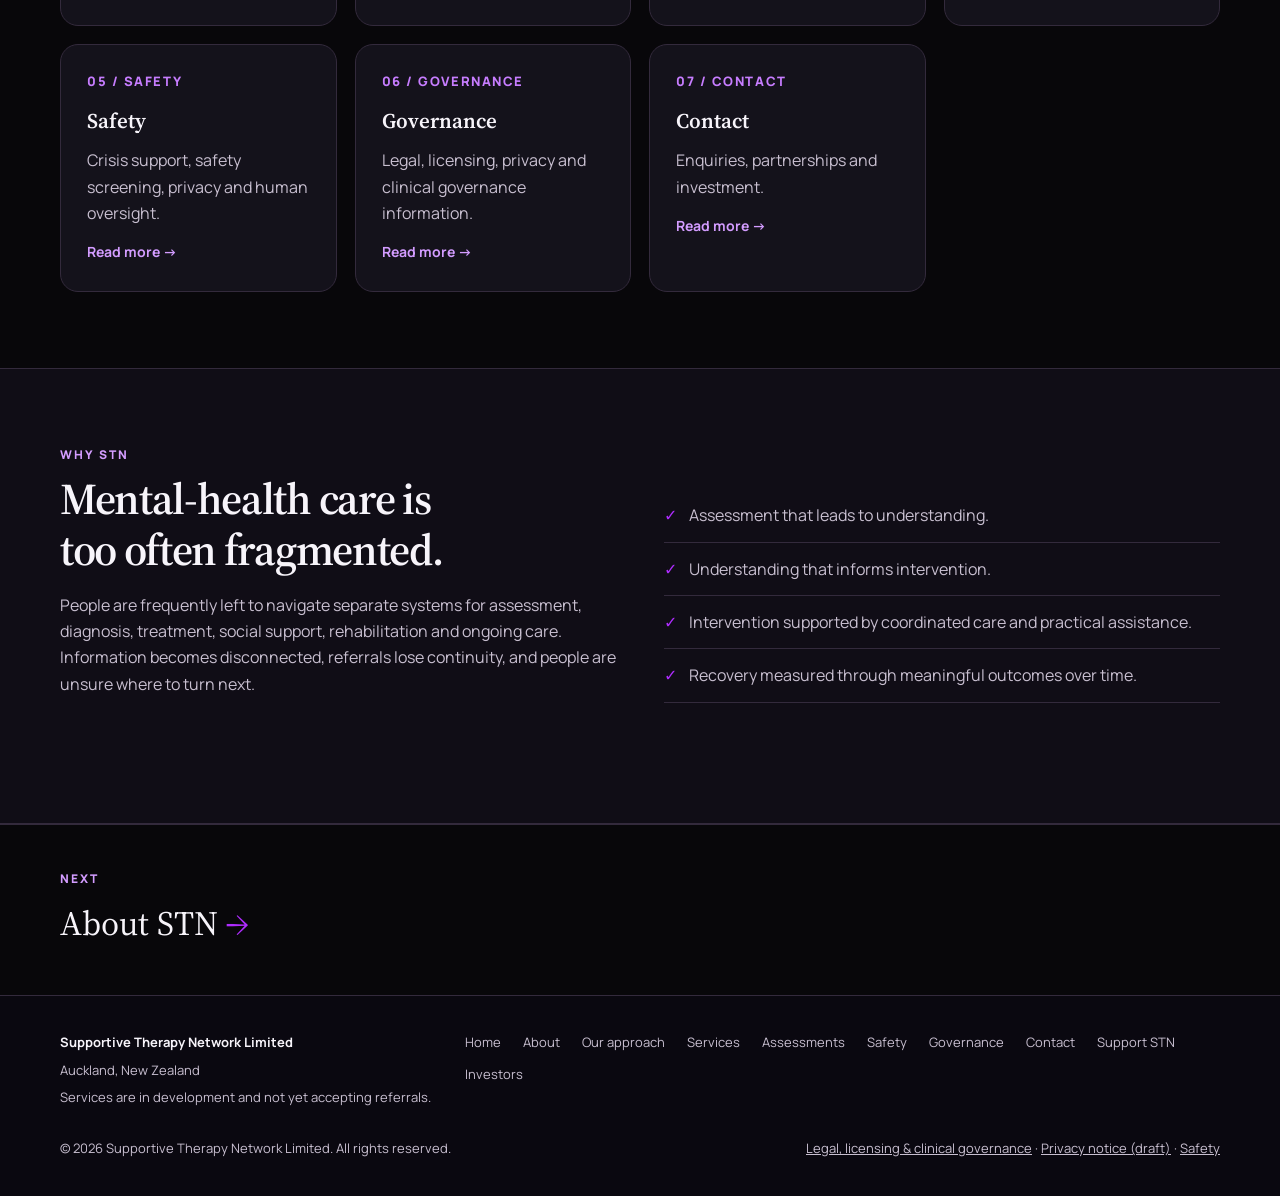
==== commit 031b9d20: "Rebase website publishing changes: index.html" ====
--- a/index.html
+++ b/index.html
@@ -7,6 +7,14 @@
 <meta name="theme-color" content="#08070A">
 <meta name="description" content="Supportive Therapy Network Limited is developing integrated mental-health infrastructure in Aotearoa New Zealand: whole-person assessment, therapeutic support and coordinated pathways to care. Services are in development and not yet accepting referrals.">
 <title>Supportive Therapy Network Limited | Rehab. Right.</title>
+<link rel="canonical" href="https://supportivetherapy.network/">
+<meta property="og:type" content="website">
+<meta property="og:site_name" content="Supportive Therapy Network Limited">
+<meta property="og:title" content="Supportive Therapy Network Limited | Rehab. Right.">
+<meta property="og:description" content="Supportive Therapy Network Limited is developing integrated mental-health infrastructure in Aotearoa New Zealand: whole-person assessment, therapeutic support and coordinated pathways to care. Services are in development and not yet accepting referrals.">
+<meta property="og:url" content="https://supportivetherapy.network/">
+<meta property="og:image" content="https://supportivetherapy.network/assets/brand/stn-logo-original.png">
+<meta property="og:locale" content="en_NZ">
 <link rel="preconnect" href="https://fonts.googleapis.com">
 <link rel="preconnect" href="https://fonts.gstatic.com" crossorigin>
 <link href="https://fonts.googleapis.com/css2?family=Manrope:wght@400;500;600;700;800&family=Source+Serif+4:wght@400;500;600;700&display=swap" rel="stylesheet">
@@ -18,7 +26,7 @@
 <header class="topbar"><div class="wrap nav">
 <a class="brand" href="index.html" aria-label="Supportive Therapy Network Limited — home"><img class="brand-logo" src="assets/brand/stn-logo-original.png" alt="Supportive Therapy Network Limited — Rehab. Right." width="210" height="84"></a>
 <nav class="navlinks" aria-label="Main navigation"><a href="index.html" aria-current="page">Home</a><a href="about.html">About</a><a href="approach.html">Our approach</a><a href="services.html">Services</a><a href="assessments.html">Assessments</a><a href="safety.html">Safety</a><a href="legal.html">Governance</a><a href="contact.html">Contact</a></nav>
-<div class="navcta-group"><a class="cta-pill cta-support" href="support.html">Support STN</a><a class="cta-pill cta-invest" href="partnerships.html">Partnerships</a></div>
+<div class="navcta-group"><a class="cta-pill cta-support" href="support.html">Support STN</a><a class="cta-pill cta-invest" href="investors.html">Investors</a></div>
 </div></header>
 <div class="crisis" role="region" aria-label="Urgent support"><div class="wrap"><strong>If you need urgent help:</strong> call <strong>111</strong> if someone is in danger. Free support 24/7: <a href="tel:1737">1737</a> (call or text, Need to Talk). 7am to midnight: <a href="tel:0800543354">Lifeline 0800 543 354</a> (text 4357), and if you are thinking about suicide, <a href="tel:0508828865">Suicide Crisis Helpline 0508 828 865</a>.</div></div>
 <main id="main">
@@ -32,7 +40,7 @@
 <div class="statuswrap"><div class="wrap"><div class="status" role="note"><strong style="color:var(--ink)">Development status.</strong> STN services and the STN digital assessment platform are in development. They are not yet accepting referrals, are not offered to clients and are not approved for use in care. This website does not provide assessment, diagnosis or treatment.</div></div></div>
 <section><div class="wrap">
 <div class="sectionhead"><div class="eyebrow">Explore STN</div><h2>One organisation. One connected pathway.</h2><p>Each section of this site covers one part of STN: who we are, how we work, the services we are building, our assessments, safety, governance and how to reach us.</p></div>
-<div class="grid tiles"><a class="card" href="about.html"><div class="num">01 / ABOUT</div><h3>About STN</h3><p>Our vision for integrated mental-health infrastructure in Aotearoa New Zealand.</p><span class="go">Read more →</span></a><a class="card" href="approach.html"><div class="num">02 / APPROACH</div><h3>Our approach</h3><p>A whole-person model that looks beyond symptoms and diagnostic labels.</p><span class="go">Read more →</span></a><a class="card" href="services.html"><div class="num">03 / SERVICES</div><h3>Services</h3><p>Planned assessment, therapy, rehabilitation and care-coordination services, and our stepped-care model.</p><span class="go">Read more →</span></a><a class="card" href="assessments.html"><div class="num">04 / ASSESSMENTS</div><h3>Assessments</h3><p>Two assessments, one intake: the Whole Person Initial Assessment and the Diagnostic Assessment.</p><span class="go">Read more →</span></a><a class="card" href="safety.html"><div class="num">05 / SAFETY</div><h3>Safety</h3><p>Crisis support, safety screening, privacy and human oversight.</p><span class="go">Read more →</span></a><a class="card" href="legal.html"><div class="num">06 / GOVERNANCE</div><h3>Governance</h3><p>Legal, licensing, privacy and clinical governance information.</p><span class="go">Read more →</span></a><a class="card" href="contact.html"><div class="num">07 / CONTACT</div><h3>Contact</h3><p>Enquiries, collaborations and organisational partnerships.</p><span class="go">Read more →</span></a></div>
+<div class="grid tiles"><a class="card" href="about.html"><div class="num">01 / ABOUT</div><h3>About STN</h3><p>Our vision for integrated mental-health infrastructure in Aotearoa New Zealand.</p><span class="go">Read more →</span></a><a class="card" href="approach.html"><div class="num">02 / APPROACH</div><h3>Our approach</h3><p>A whole-person model that looks beyond symptoms and diagnostic labels.</p><span class="go">Read more →</span></a><a class="card" href="services.html"><div class="num">03 / SERVICES</div><h3>Services</h3><p>Planned assessment, therapy, rehabilitation and care-coordination services, and our stepped-care model.</p><span class="go">Read more →</span></a><a class="card" href="assessments.html"><div class="num">04 / ASSESSMENTS</div><h3>Assessments</h3><p>Two assessments, one intake: the Whole Person Initial Assessment and the Diagnostic Assessment.</p><span class="go">Read more →</span></a><a class="card" href="safety.html"><div class="num">05 / SAFETY</div><h3>Safety</h3><p>Crisis support, safety screening, privacy and human oversight.</p><span class="go">Read more →</span></a><a class="card" href="legal.html"><div class="num">06 / GOVERNANCE</div><h3>Governance</h3><p>Legal, licensing, privacy and clinical governance information.</p><span class="go">Read more →</span></a><a class="card" href="contact.html"><div class="num">07 / CONTACT</div><h3>Contact</h3><p>Enquiries, partnerships and investment.</p><span class="go">Read more →</span></a></div>
 </div></section>
 <section class="band"><div class="wrap two">
 <div class="sectionhead"><div class="eyebrow">Why STN</div><h2>Mental-health care is too often fragmented.</h2><p>People are frequently left to navigate separate systems for assessment, diagnosis, treatment, social support, rehabilitation and ongoing care. Information becomes disconnected, referrals lose continuity, and people are unsure where to turn next.</p></div>
@@ -41,7 +49,7 @@
 <div class="nextlink"><div class="wrap"><div class="eyebrow">Next</div><a href="about.html">About STN<span aria-hidden="true">→</span></a></div></div>
 </main>
 <footer class="footer"><div class="wrap">
-<div class="footergrid"><div><p><strong style="color:var(--ink)">Supportive Therapy Network Limited</strong></p><p>Auckland, New Zealand</p><p>Services are in development and not yet accepting referrals.</p></div><nav class="footnav" aria-label="Footer navigation"><a href="index.html">Home</a><a href="about.html">About</a><a href="approach.html">Our approach</a><a href="services.html">Services</a><a href="assessments.html">Assessments</a><a href="safety.html">Safety</a><a href="legal.html">Governance</a><a href="contact.html">Contact</a><a href="support.html">Support STN</a><a href="partnerships.html">Partnerships</a></nav></div>
+<div class="footergrid"><div><p><strong style="color:var(--ink)">Supportive Therapy Network Limited</strong></p><p>Auckland, New Zealand</p><p>Services are in development and not yet accepting referrals.</p></div><nav class="footnav" aria-label="Footer navigation"><a href="index.html">Home</a><a href="about.html">About</a><a href="approach.html">Our approach</a><a href="services.html">Services</a><a href="assessments.html">Assessments</a><a href="safety.html">Safety</a><a href="legal.html">Governance</a><a href="contact.html">Contact</a><a href="support.html">Support STN</a><a href="investors.html">Investors</a></nav></div>
 <div class="footerrow"><span>© <span class="year">2026</span> Supportive Therapy Network Limited. All rights reserved.</span><span><a href="legal.html">Legal, licensing &amp; clinical governance</a> · <a href="legal.html#privacy">Privacy notice (draft)</a> · <a href="safety.html">Safety</a></span></div>
 </div></footer>
 <script src="assets/js/site.js" defer></script>
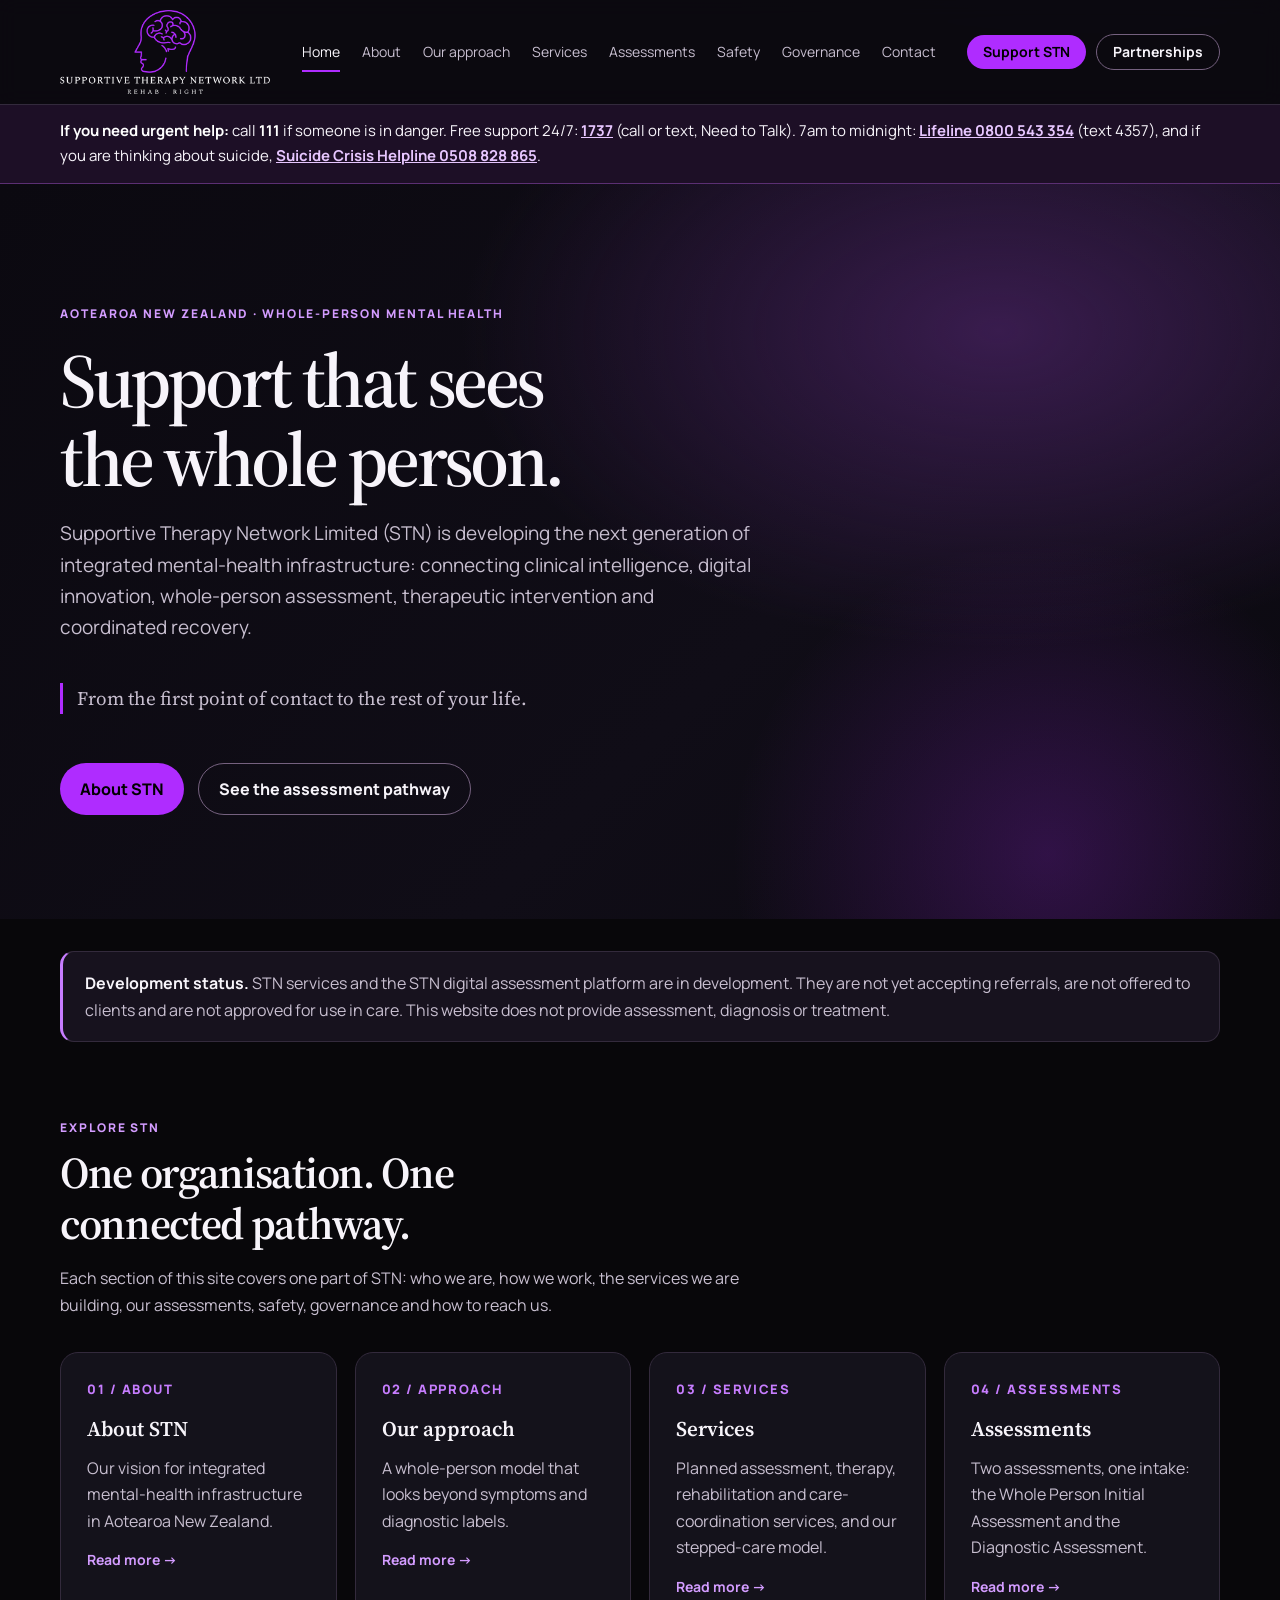
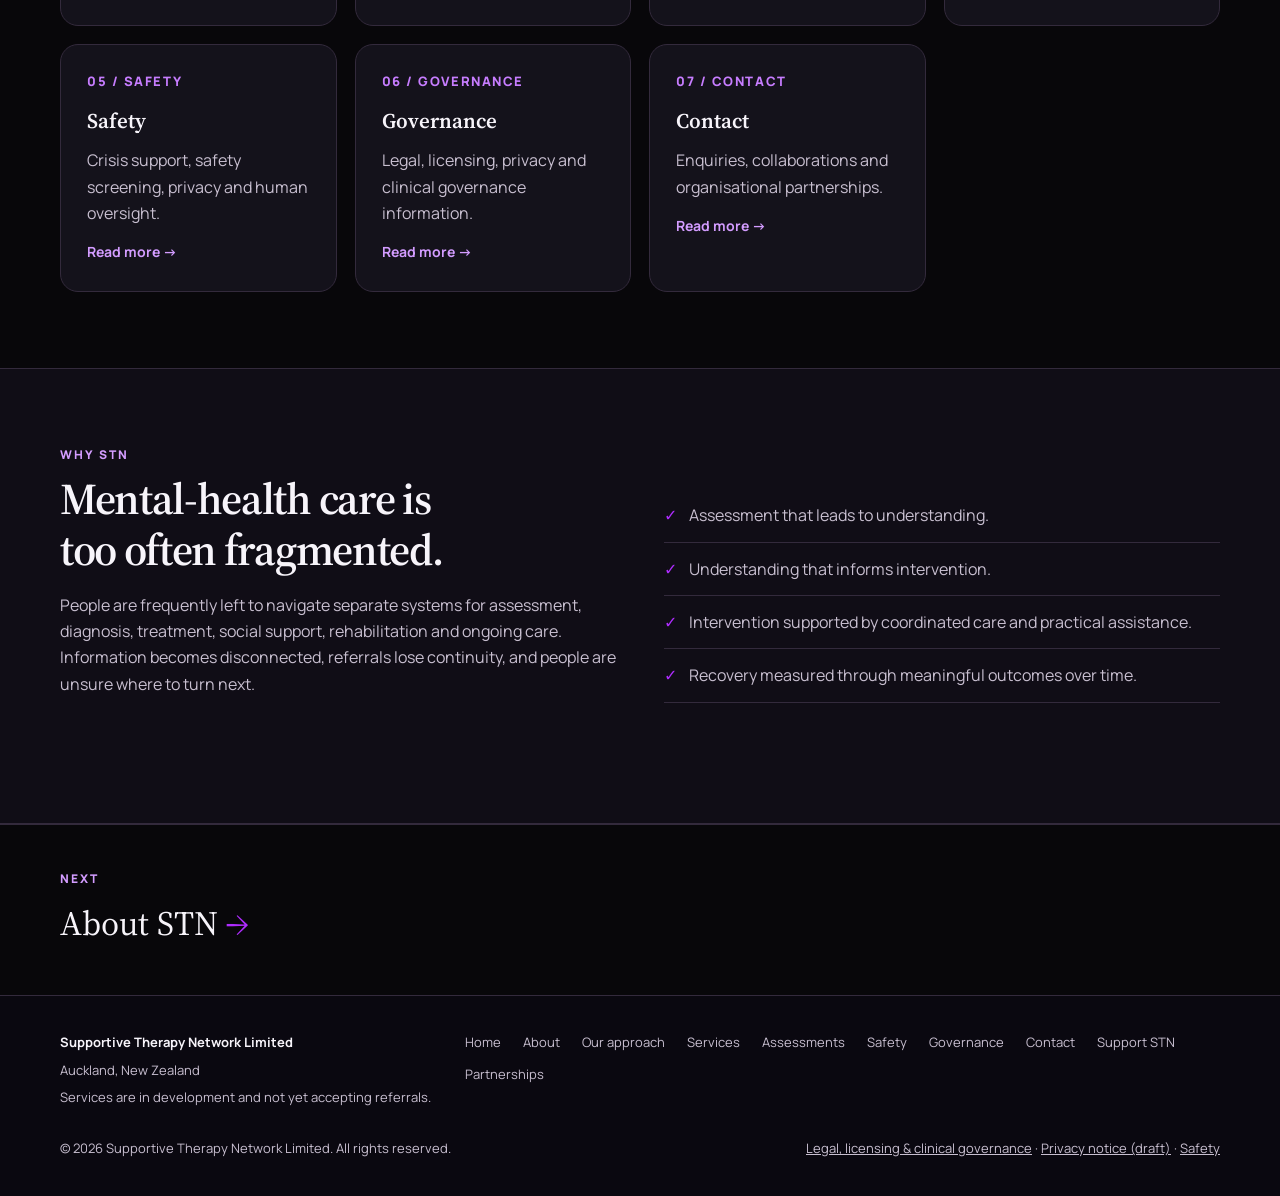
==== commit 03c2d6e0: "Add canonical and Open Graph metadata to index.html" ====
--- a/index.html
+++ b/index.html
@@ -6,15 +6,13 @@
 <link rel="icon" href="assets/brand/stn-logo-original.png" type="image/png">
 <meta name="theme-color" content="#08070A">
 <meta name="description" content="Supportive Therapy Network Limited is developing integrated mental-health infrastructure in Aotearoa New Zealand: whole-person assessment, therapeutic support and coordinated pathways to care. Services are in development and not yet accepting referrals.">
-<title>Supportive Therapy Network Limited | Rehab. Right.</title>
 <link rel="canonical" href="https://supportivetherapy.network/">
 <meta property="og:type" content="website">
 <meta property="og:site_name" content="Supportive Therapy Network Limited">
+<meta property="og:url" content="https://supportivetherapy.network/">
 <meta property="og:title" content="Supportive Therapy Network Limited | Rehab. Right.">
 <meta property="og:description" content="Supportive Therapy Network Limited is developing integrated mental-health infrastructure in Aotearoa New Zealand: whole-person assessment, therapeutic support and coordinated pathways to care. Services are in development and not yet accepting referrals.">
-<meta property="og:url" content="https://supportivetherapy.network/">
-<meta property="og:image" content="https://supportivetherapy.network/assets/brand/stn-logo-original.png">
-<meta property="og:locale" content="en_NZ">
+<title>Supportive Therapy Network Limited | Rehab. Right.</title>
 <link rel="preconnect" href="https://fonts.googleapis.com">
 <link rel="preconnect" href="https://fonts.gstatic.com" crossorigin>
 <link href="https://fonts.googleapis.com/css2?family=Manrope:wght@400;500;600;700;800&family=Source+Serif+4:wght@400;500;600;700&display=swap" rel="stylesheet">
@@ -26,7 +24,7 @@
 <header class="topbar"><div class="wrap nav">
 <a class="brand" href="index.html" aria-label="Supportive Therapy Network Limited — home"><img class="brand-logo" src="assets/brand/stn-logo-original.png" alt="Supportive Therapy Network Limited — Rehab. Right." width="210" height="84"></a>
 <nav class="navlinks" aria-label="Main navigation"><a href="index.html" aria-current="page">Home</a><a href="about.html">About</a><a href="approach.html">Our approach</a><a href="services.html">Services</a><a href="assessments.html">Assessments</a><a href="safety.html">Safety</a><a href="legal.html">Governance</a><a href="contact.html">Contact</a></nav>
-<div class="navcta-group"><a class="cta-pill cta-support" href="support.html">Support STN</a><a class="cta-pill cta-invest" href="investors.html">Investors</a></div>
+<div class="navcta-group"><a class="cta-pill cta-support" href="support.html">Support STN</a><a class="cta-pill cta-invest" href="partnerships.html">Partnerships</a></div>
 </div></header>
 <div class="crisis" role="region" aria-label="Urgent support"><div class="wrap"><strong>If you need urgent help:</strong> call <strong>111</strong> if someone is in danger. Free support 24/7: <a href="tel:1737">1737</a> (call or text, Need to Talk). 7am to midnight: <a href="tel:0800543354">Lifeline 0800 543 354</a> (text 4357), and if you are thinking about suicide, <a href="tel:0508828865">Suicide Crisis Helpline 0508 828 865</a>.</div></div>
 <main id="main">
@@ -40,7 +38,7 @@
 <div class="statuswrap"><div class="wrap"><div class="status" role="note"><strong style="color:var(--ink)">Development status.</strong> STN services and the STN digital assessment platform are in development. They are not yet accepting referrals, are not offered to clients and are not approved for use in care. This website does not provide assessment, diagnosis or treatment.</div></div></div>
 <section><div class="wrap">
 <div class="sectionhead"><div class="eyebrow">Explore STN</div><h2>One organisation. One connected pathway.</h2><p>Each section of this site covers one part of STN: who we are, how we work, the services we are building, our assessments, safety, governance and how to reach us.</p></div>
-<div class="grid tiles"><a class="card" href="about.html"><div class="num">01 / ABOUT</div><h3>About STN</h3><p>Our vision for integrated mental-health infrastructure in Aotearoa New Zealand.</p><span class="go">Read more →</span></a><a class="card" href="approach.html"><div class="num">02 / APPROACH</div><h3>Our approach</h3><p>A whole-person model that looks beyond symptoms and diagnostic labels.</p><span class="go">Read more →</span></a><a class="card" href="services.html"><div class="num">03 / SERVICES</div><h3>Services</h3><p>Planned assessment, therapy, rehabilitation and care-coordination services, and our stepped-care model.</p><span class="go">Read more →</span></a><a class="card" href="assessments.html"><div class="num">04 / ASSESSMENTS</div><h3>Assessments</h3><p>Two assessments, one intake: the Whole Person Initial Assessment and the Diagnostic Assessment.</p><span class="go">Read more →</span></a><a class="card" href="safety.html"><div class="num">05 / SAFETY</div><h3>Safety</h3><p>Crisis support, safety screening, privacy and human oversight.</p><span class="go">Read more →</span></a><a class="card" href="legal.html"><div class="num">06 / GOVERNANCE</div><h3>Governance</h3><p>Legal, licensing, privacy and clinical governance information.</p><span class="go">Read more →</span></a><a class="card" href="contact.html"><div class="num">07 / CONTACT</div><h3>Contact</h3><p>Enquiries, partnerships and investment.</p><span class="go">Read more →</span></a></div>
+<div class="grid tiles"><a class="card" href="about.html"><div class="num">01 / ABOUT</div><h3>About STN</h3><p>Our vision for integrated mental-health infrastructure in Aotearoa New Zealand.</p><span class="go">Read more →</span></a><a class="card" href="approach.html"><div class="num">02 / APPROACH</div><h3>Our approach</h3><p>A whole-person model that looks beyond symptoms and diagnostic labels.</p><span class="go">Read more →</span></a><a class="card" href="services.html"><div class="num">03 / SERVICES</div><h3>Services</h3><p>Planned assessment, therapy, rehabilitation and care-coordination services, and our stepped-care model.</p><span class="go">Read more →</span></a><a class="card" href="assessments.html"><div class="num">04 / ASSESSMENTS</div><h3>Assessments</h3><p>Two assessments, one intake: the Whole Person Initial Assessment and the Diagnostic Assessment.</p><span class="go">Read more →</span></a><a class="card" href="safety.html"><div class="num">05 / SAFETY</div><h3>Safety</h3><p>Crisis support, safety screening, privacy and human oversight.</p><span class="go">Read more →</span></a><a class="card" href="legal.html"><div class="num">06 / GOVERNANCE</div><h3>Governance</h3><p>Legal, licensing, privacy and clinical governance information.</p><span class="go">Read more →</span></a><a class="card" href="contact.html"><div class="num">07 / CONTACT</div><h3>Contact</h3><p>Enquiries, collaborations and organisational partnerships.</p><span class="go">Read more →</span></a></div>
 </div></section>
 <section class="band"><div class="wrap two">
 <div class="sectionhead"><div class="eyebrow">Why STN</div><h2>Mental-health care is too often fragmented.</h2><p>People are frequently left to navigate separate systems for assessment, diagnosis, treatment, social support, rehabilitation and ongoing care. Information becomes disconnected, referrals lose continuity, and people are unsure where to turn next.</p></div>
@@ -49,7 +47,7 @@
 <div class="nextlink"><div class="wrap"><div class="eyebrow">Next</div><a href="about.html">About STN<span aria-hidden="true">→</span></a></div></div>
 </main>
 <footer class="footer"><div class="wrap">
-<div class="footergrid"><div><p><strong style="color:var(--ink)">Supportive Therapy Network Limited</strong></p><p>Auckland, New Zealand</p><p>Services are in development and not yet accepting referrals.</p></div><nav class="footnav" aria-label="Footer navigation"><a href="index.html">Home</a><a href="about.html">About</a><a href="approach.html">Our approach</a><a href="services.html">Services</a><a href="assessments.html">Assessments</a><a href="safety.html">Safety</a><a href="legal.html">Governance</a><a href="contact.html">Contact</a><a href="support.html">Support STN</a><a href="investors.html">Investors</a></nav></div>
+<div class="footergrid"><div><p><strong style="color:var(--ink)">Supportive Therapy Network Limited</strong></p><p>Auckland, New Zealand</p><p>Services are in development and not yet accepting referrals.</p></div><nav class="footnav" aria-label="Footer navigation"><a href="index.html">Home</a><a href="about.html">About</a><a href="approach.html">Our approach</a><a href="services.html">Services</a><a href="assessments.html">Assessments</a><a href="safety.html">Safety</a><a href="legal.html">Governance</a><a href="contact.html">Contact</a><a href="support.html">Support STN</a><a href="partnerships.html">Partnerships</a></nav></div>
 <div class="footerrow"><span>© <span class="year">2026</span> Supportive Therapy Network Limited. All rights reserved.</span><span><a href="legal.html">Legal, licensing &amp; clinical governance</a> · <a href="legal.html#privacy">Privacy notice (draft)</a> · <a href="safety.html">Safety</a></span></div>
 </div></footer>
 <script src="assets/js/site.js" defer></script>
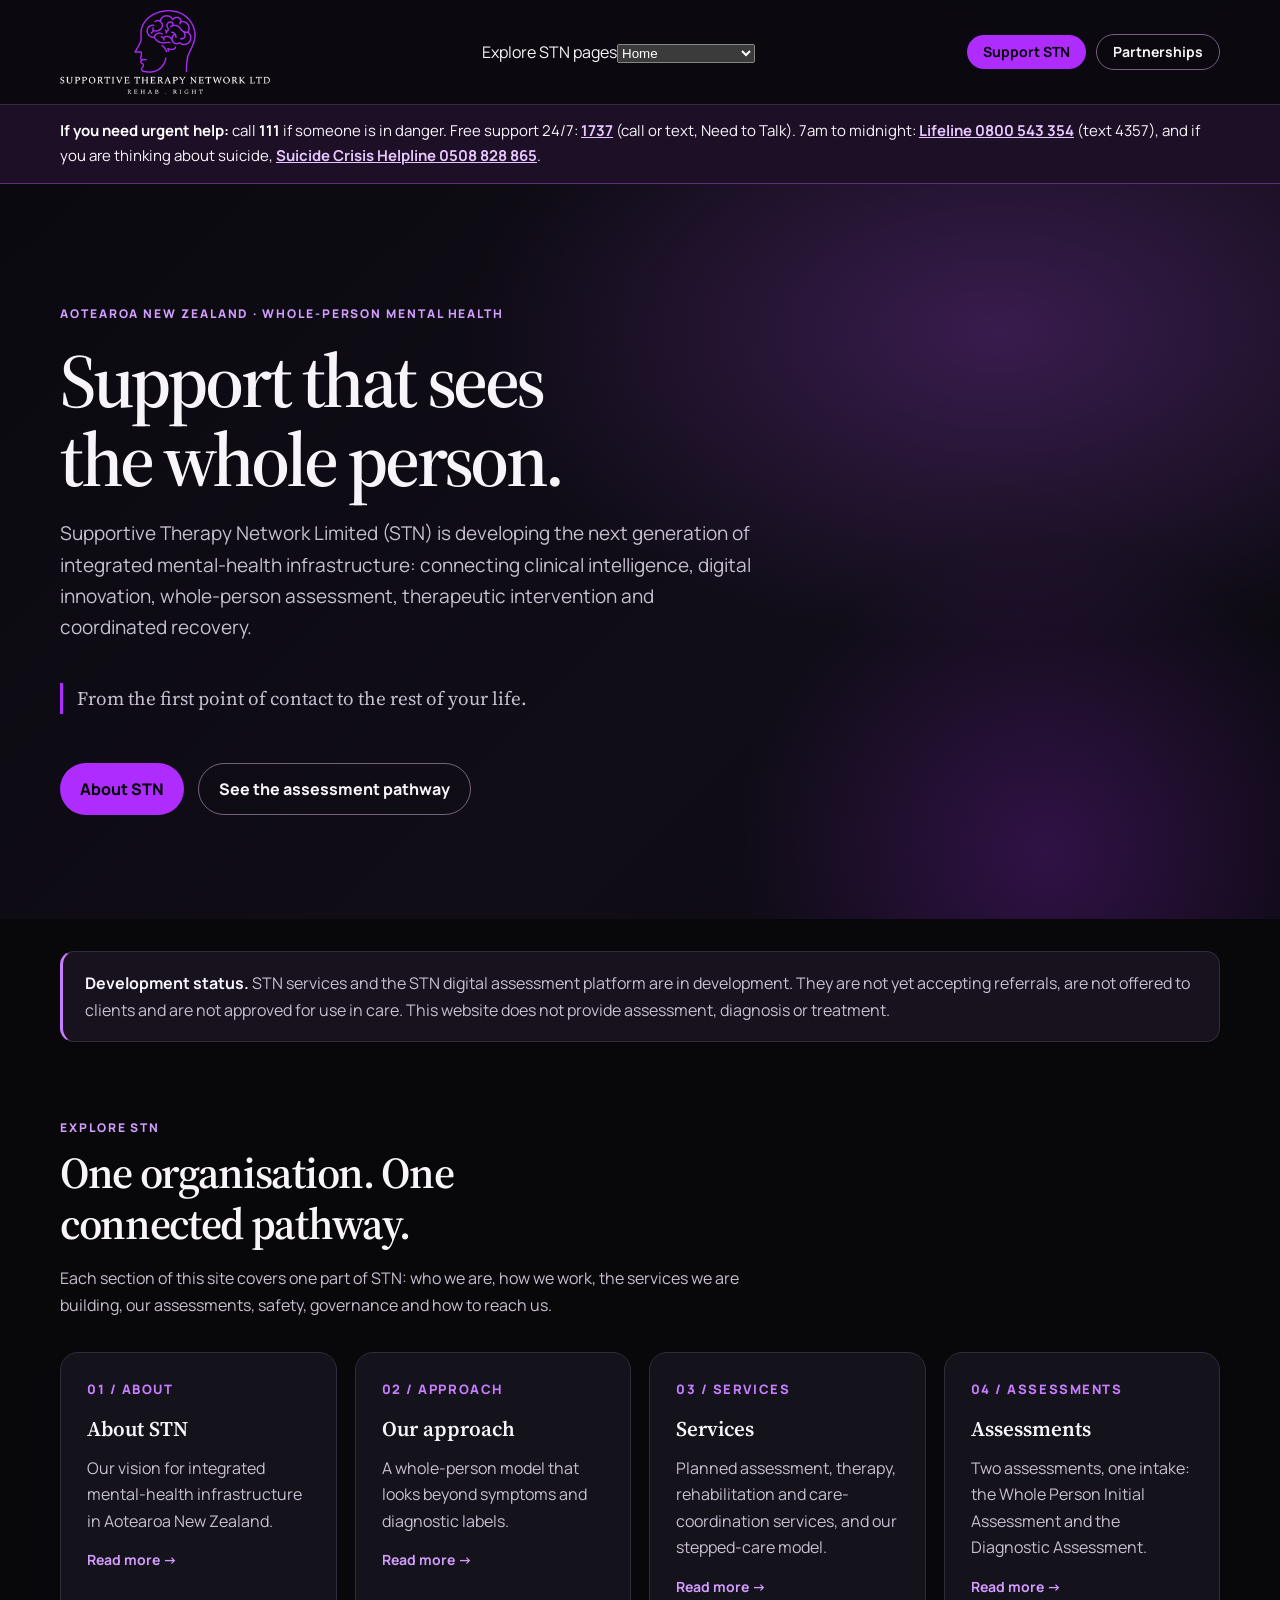
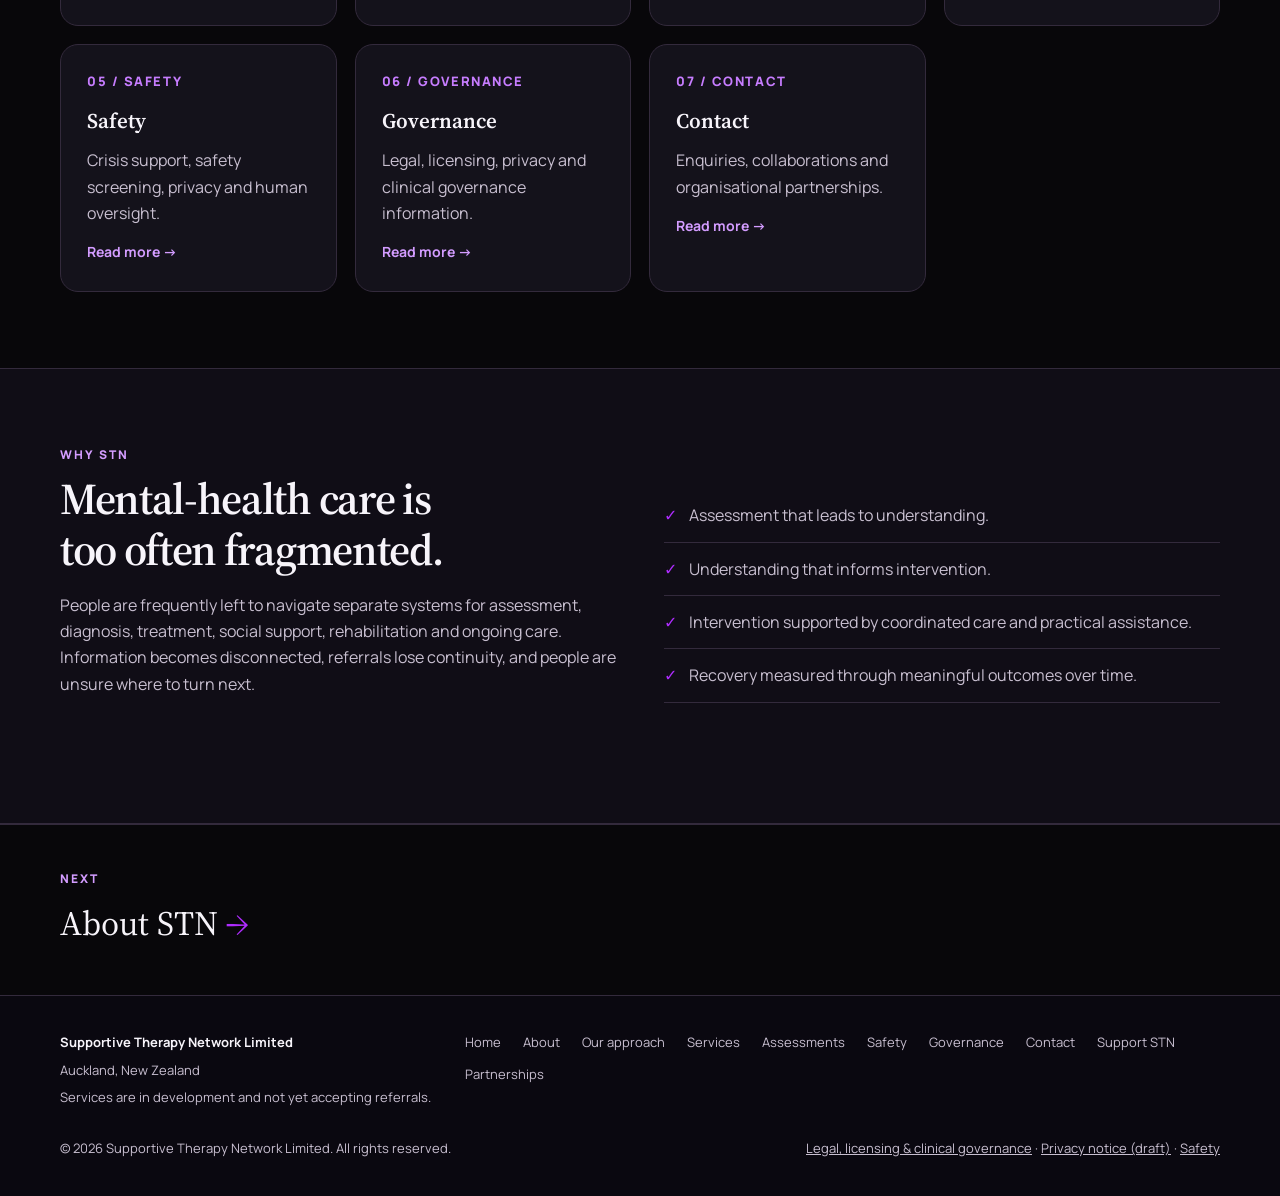
==== commit 7ae293ba: "Replace page tabs with central page dropdown" ====
--- a/index.html
+++ b/index.html
@@ -23,7 +23,7 @@
 <a class="skip" href="#main">Skip to content</a>
 <header class="topbar"><div class="wrap nav">
 <a class="brand" href="index.html" aria-label="Supportive Therapy Network Limited — home"><img class="brand-logo" src="assets/brand/stn-logo-original.png" alt="Supportive Therapy Network Limited — Rehab. Right." width="210" height="84"></a>
-<nav class="navlinks" aria-label="Main navigation"><a href="index.html" aria-current="page">Home</a><a href="about.html">About</a><a href="approach.html">Our approach</a><a href="services.html">Services</a><a href="assessments.html">Assessments</a><a href="safety.html">Safety</a><a href="legal.html">Governance</a><a href="contact.html">Contact</a></nav>
+<div class="page-nav"><label class="sr-only" for="page-navigation">Explore STN pages</label><select id="page-navigation" class="page-navigation" aria-label="Explore STN pages"><option value="" disabled>Explore STN pages</option><option value="index.html" selected>Home</option><option value="about.html">About Us</option><option value="approach.html">Our Approach</option><option value="services.html">Services</option><option value="assessments.html">Assessments</option><option value="safety.html">Safety</option><option value="legal.html">Governance</option><option value="contact.html">Contact</option><option value="support.html">Support STN</option><option value="partnerships.html">Partnerships</option></select></div>
 <div class="navcta-group"><a class="cta-pill cta-support" href="support.html">Support STN</a><a class="cta-pill cta-invest" href="partnerships.html">Partnerships</a></div>
 </div></header>
 <div class="crisis" role="region" aria-label="Urgent support"><div class="wrap"><strong>If you need urgent help:</strong> call <strong>111</strong> if someone is in danger. Free support 24/7: <a href="tel:1737">1737</a> (call or text, Need to Talk). 7am to midnight: <a href="tel:0800543354">Lifeline 0800 543 354</a> (text 4357), and if you are thinking about suicide, <a href="tel:0508828865">Suicide Crisis Helpline 0508 828 865</a>.</div></div>
